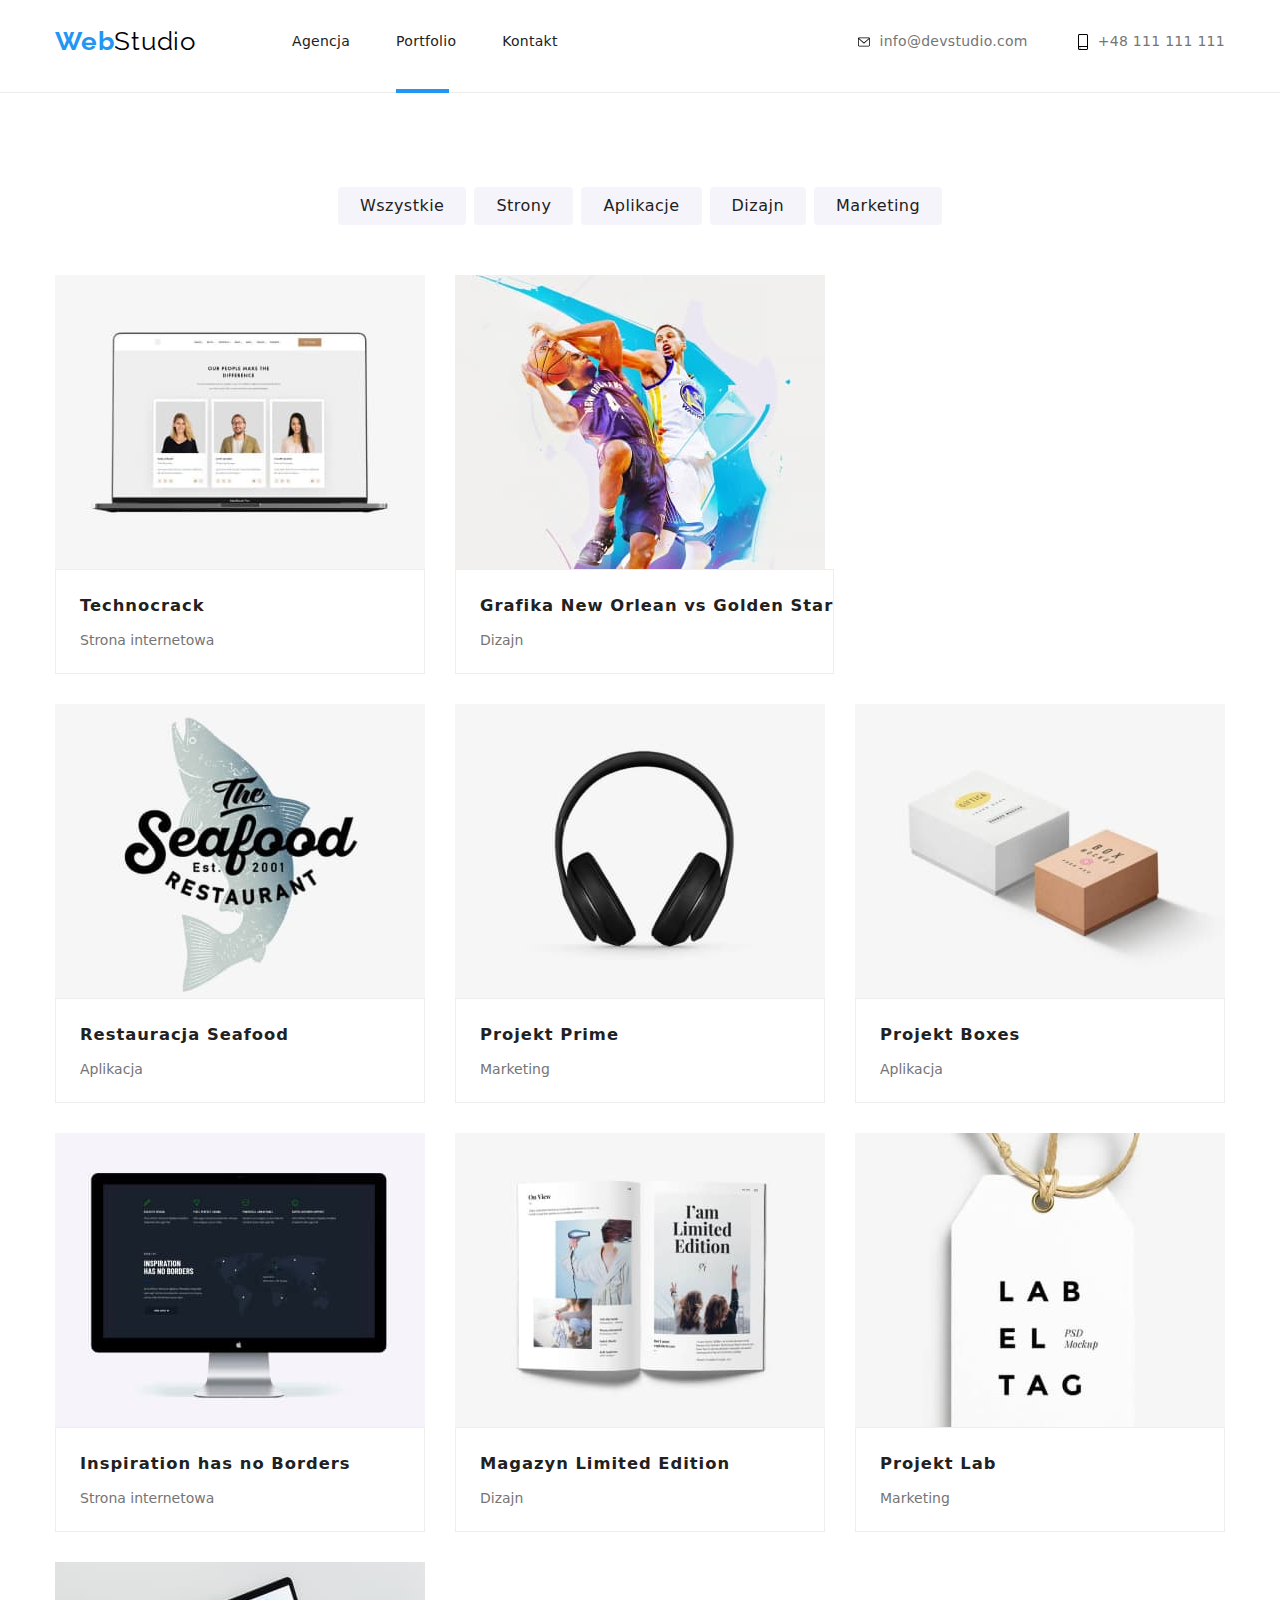
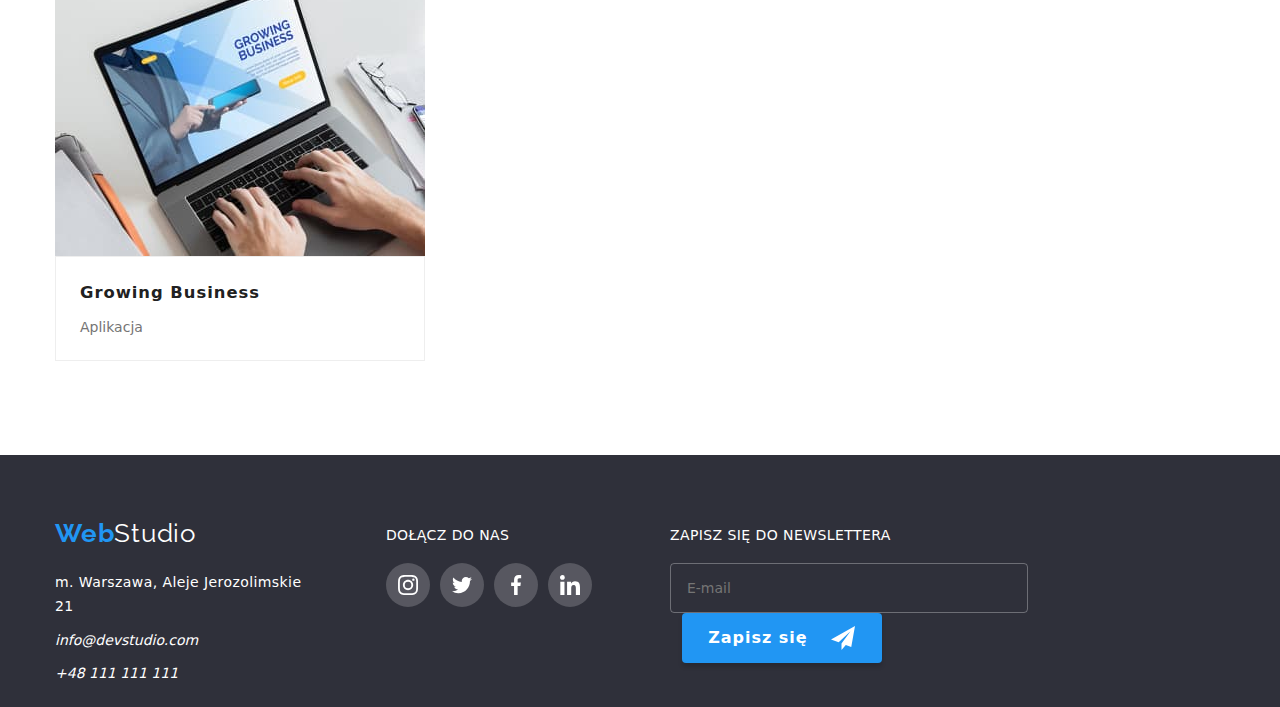
==== portfolio.html @ 57065b53 "Initial commit" ====
<!DOCTYPE html>
<html lang="pl">
  <head>
    <link rel="stylesheet" href="css/main.min.css"/>
    <link rel="stylesheet" href="css/modern-normalize.min.css"/>
    <link
      rel="stylesheet"
      href="https://cdnjs.cloudflare.com/ajax/libs/modern-normalize/1.0.0/modern-normalize.min.css"
    />
    <link rel="preconnect" href="https://fonts.googleapis.com" />
    <link rel="preconnect" href="https://fonts.gstatic.com" crossorigin />
    <link
      href="https://fonts.googleapis.com/css2?family=Raleway:wght@700&family=Roboto:wght@400;500;700;900&display=swap"
      rel="stylesheet"
    />
    <meta charset="UTF-8" />
    <meta http-equiv="X-UA-Compatible" content="IE=edge" />
    <meta name="viewport" content="width=device-width, initial-scale=1.0" />
    <title>Portfolio</title>
  </head>
  <body>
    <!--Nagłówek witryny-->
    <header class="container page-header">
      <div class="page-header__wraper">
        <a class="page-header__logo"><span class="page-header__logo--accent">Web</span>Studio </a>
        <!--Menu Nav-->
        <nav>
          <ul class="page-nav">
            <li class="page-nav__item">
              <a class="page-nav__link" href="./index.html">Agencja</a>
            </li>
            <li class="page-nav__item">
              <a class="page-nav__link" href="./portfolio.html">Portfolio</a>
              <div class="page-nav__link--current"></div>
            </li>
            <li class="page-nav__item">
              <a class="page-nav__link" href="#">Kontakt</a>
            </li>
          </ul>
        </nav>
      </div>
      <!--Kontakt-->
      <ul class="contact-nav">
        <li class="contact-nav__icons">
          <svg class="contact-nav__icons--symbol" width="12" height="16">
            <use href="./images/icons.svg#icon-mail"></use>
          </svg>
          <a class="contact-nav__icons--symbolmail" href="mailto:info@devstudio.com"
            >info@devstudio.com</a
          >
        </li>
        <li class="contact-nav__icons">
          <svg class="contact-nav__icons--symbol" width="10" height="16">
            <use href="./images/icons.svg#icon-smartphone"></use>
          </svg>
          <a class="contact-nav__icons--symboltel" href="tel:+48111111111">+48 111 111 111</a>
        </li>
      </ul>
    </header>
    <!--Przyciski-->
    <main>
      <section class="portfolio-buttons">
        <div class="container">
          <ul class="portfolio-buttons__list">
            <li><button type="button" class="portfolio-buttons__list--set">Wszystkie</button></li>
            <li>
              <button type="button" class="portfolio-buttons__list--set">Strony</button>
            </li>
            <li><button type="button" class="portfolio-buttons__list--set">Aplikacje</button></li>
            <li><button type="button" class="portfolio-buttons__list--set">Dizajn</button></li>
            <li>
              <button type="button" class="portfolio-buttons__list--set">Marketing</button>
            </li>
          </ul>
        </div>
        <div class="container">
          <ul class="portfolio-cards">
            <li class="portfolio-cards__item">
              <div class="portfolio-cards__frame">
                <p class="portfolio-cards__overlay">
                  Technocrack jest popularną platformą wykorzystywaną do
                  rozpowszechniania koronawirusa. Firmy wykorzystują tę
                  platformę do celów szpiegowskich i ataków na niezabezpieczone
                  serwery konkurencji
                </p>
                <img
                  src="images/portfolio-1.jpg"
                  alt="card-set-photo"
                  width="370"
                  height="294"
                />
              </div>
              <div class="portfolio-photo">
                <h3 class="portfolio-photo__name">Technocrack</h3>
                <p class="portfolio-photo__service">Strona internetowa</p>
              </div>
            </li>
            <li class="portfolio-cards__item">
              <div class="portfolio-cards__frame">
                <p class="portfolio-cards__overlay">
                  Technocrack jest popularną platformą wykorzystywaną do
                  rozpowszechniania koronawirusa. Firmy wykorzystują tę
                  platformę do celów szpiegowskich i ataków na niezabezpieczone
                  serwery konkurencji
                </p>
                <img
                  src="images/portfolio-2.jpg"
                  alt="nbaballers"
                  width="370"
                  height="294"
                />
              </div>
              <div class="portfolio-photo">
                <h3 class="portfolio-photo__name">Grafika New Orlean vs Golden Star</h3>
                <p class="portfolio-photo__service">Dizajn</p>
              </div>
            </li>
            <li class="portfolio-cards__item">
              <div class="portfolio-cards__frame">
                <p class="portfolio-cards__overlay">
                  Technocrack jest popularną platformą wykorzystywaną do
                  rozpowszechniania koronawirusa. Firmy wykorzystują tę
                  platformę do celów szpiegowskich i ataków na niezabezpieczone
                  serwery konkurencji
                </p>
                <img
                  src="images/portfolio-3.jpg"
                  alt="fish-restaurant"
                  width="370"
                  height="294"
                />
              </div>
              <div class="portfolio-photo">
                <h3 class="portfolio-photo__name">Restauracja Seafood</h3>
                <p class="portfolio-photo__service">Aplikacja</p>
              </div>
            </li>
            <li class="portfolio-cards__item">
              <div class="portfolio-cards__frame">
                <p class="portfolio-cards__overlay">
                  Technocrack jest popularną platformą wykorzystywaną do
                  rozpowszechniania koronawirusa. Firmy wykorzystują tę
                  platformę do celów szpiegowskich i ataków na niezabezpieczone
                  serwery konkurencji
                </p>
                <img
                  src="images/portfolio-4.jpg"
                  alt="headset"
                  width="370"
                  height="294"
                />
              </div>
              <div class="portfolio-photo">
                <h3 class="portfolio-photo__name">Projekt Prime</h3>
                <p class="portfolio-photo__service">Marketing</p>
              </div>
            </li>
            <li class="portfolio-cards__item">
              <div class="portfolio-cards__frame">
                <p class="portfolio-cards__overlay">
                  Technocrack jest popularną platformą wykorzystywaną do
                  rozpowszechniania koronawirusa. Firmy wykorzystują tę
                  platformę do celów szpiegowskich i ataków na niezabezpieczone
                  serwery konkurencji
                </p>
                <img
                  src="images/portfolio-5.jpg"
                  alt="boxes"
                  width="370"
                  height="294"
                />
              </div>
              <div class="portfolio-photo">
                <h3 class="portfolio-photo__name">Projekt Boxes</h3>
                <p class="portfolio-photo__service">Aplikacja</p>
              </div>
            </li>
            <li class="portfolio-cards__item">
              <div class="portfolio-cards__frame">
                <p class="portfolio-cards__overlay">
                  Technocrack jest popularną platformą wykorzystywaną do
                  rozpowszechniania koronawirusa. Firmy wykorzystują tę
                  platformę do celów szpiegowskich i ataków na niezabezpieczone
                  serwery konkurencji
                </p>
                <img
                  src="images/portfolio-6.jpg"
                  alt="screan"
                  width="370"
                  height="294"
                />
              </div>
              <div class="portfolio-photo">
                <h3 class="portfolio-photo__name">Inspiration has no Borders</h3>
                <p class="portfolio-photo__service">Strona internetowa</p>
              </div>
            </li>
            <li class="portfolio-cards__item">
              <div class="portfolio-cards__frame">
                <p class="portfolio-cards__overlay">
                  Technocrack jest popularną platformą wykorzystywaną do
                  rozpowszechniania koronawirusa. Firmy wykorzystują tę
                  platformę do celów szpiegowskich i ataków na niezabezpieczone
                  serwery konkurencji
                </p>
                <img
                  src="images/portfolio-7.jpg"
                  alt="magazine"
                  width="370"
                  height="294"
                />
              </div>
              <div class="portfolio-photo">
                <h3 class="portfolio-photo__name">Magazyn Limited Edition</h3>
                <p class="portfolio-photo__service">Dizajn</p>
              </div>
            </li>
            <li class="portfolio-cards__item">
              <div class="portfolio-cards__frame">
                <p class="portfolio-cards__overlay">
                  Technocrack jest popularną platformą wykorzystywaną do
                  rozpowszechniania koronawirusa. Firmy wykorzystują tę
                  platformę do celów szpiegowskich i ataków na niezabezpieczone
                  serwery konkurencji
                </p>
                <img
                  src="images/portfolio-8.jpg"
                  alt="LAB"
                  width="370"
                  height="294"
                />
              </div>
              <div class="portfolio-photo">
                <h3 class="portfolio-photo__name">Projekt Lab</h3>
                <p class="portfolio-photo__service">Marketing</p>
              </div>
            </li>
            <li class="portfolio-cards__item">
              <div class="portfolio-cards__frame">
                <p class="portfolio-cards__overlay">
                  Technocrack jest popularną platformą wykorzystywaną do
                  rozpowszechniania koronawirusa. Firmy wykorzystują tę
                  platformę do celów szpiegowskich i ataków na niezabezpieczone
                  serwery konkurencji
                </p>
                <img
                  src="images/portfolio-9.jpg"
                  alt="notebook"
                  width="370"
                  height="294"
                />
              </div>
              <div class="portfolio-photo">
                <h3 class="portfolio-photo__name">Growing Business</h3>
                <p class="portfolio-photo__service">Aplikacja</p>
              </div>
            </li>
          </ul>
        </div>
      </section>
    </main>
    <!-- Stopka strony -->
    <footer class="footer-base">
      <div class="container">
        <div class="footer">
          <div class="footer__info">
            <a href="/webstudio.html" class="footer__logo"
              ><span class="footer__logo footer__logo--accent">Web</span>Studio</a
            >
            <div class="footer__adress">
              <address class="footer__adress footer__adress--details">
                m. Warszawa, Aleje Jerozolimskie 21
              </address>

              <address class="footer__adress footer__adress--contact">
                <a class="footer__adress footer__adress--mail" href="mailto:info@devstudio.com"
                  >info@devstudio.com</a
                >
                <a class="footer__adress footer__adress--tel" href="tel:+48111111111">+48 111 111 111</a>
              </address>
            </div>
          </div>
          <div class="socialmedia-footer">
            <h5 class="socialmedia-footer__title">DOŁĄCZ DO NAS</h5>
            <ul class="socialmedia-footer-list">
              <li class="socialmedia-footer-list__group">
                <a class="socialmedia-footer-list__group socialmedia-footer-list__group--icon" href="">
                  <svg class="icon" width="20" height="20">
                    <use href="./images/icons.svg#icon-instagram1"></use>
                  </svg>
                </a>
              </li>
              <li class="socialmedia-footer-list__group">
                <a class="socialmedia-footer-list__group socialmedia-footer-list__group--icon" href="">
                  <svg class="icon" width="20" height="20">
                    <use href="./images/icons.svg#icon-twitter1"></use>
                  </svg>
                </a>
              </li>
              <li class="socialmedia-footer-list__group">
                <a class="socialmedia-footer-list__group socialmedia-footer-list__group--icon" href="">
                  <svg class="icon" width="20" height="20">
                    <use href="./images/icons.svg#icon-facebook1"></use>
                  </svg>
                </a>
              </li>
              <li class="socialmedia-footer-list__group">
                <a class="socialmedia-footer-list__group socialmedia-footer-list__group--icon" href="">
                  <svg class="icon" width="20" height="20">
                    <use href="./images/icons.svg#icon-linkedin1"></use>
                  </svg>
                </a>
              </li>
            </ul>
          </div>
          <div class="newsletter-footer">
            <form>
              <label for="newsletter" class="newsletter-footer-sendemail"
                ><h5 class="newsletter-footer__joinus">Zapisz się do newslettera</h5>
                <div class="newsletter-footer__window">
                <input
                  type="email"
                  name="Email"
                  placeholder="E-mail"
                  class="newsletter-footer__input"
              /></label>
                <button class="newsletter-footer__button" type="submit">
                  Zapisz się
                  <svg class="newsletter-footer__button--icon" width="24" height="24">
                    <use href="./images/icons.svg#icon-iconsend"></use>
                  </svg>
                </button>
              </div>
            </form>
          </div>
        </div>
      </div>
    </footer>
  </body>
</html>
---- css/main.min.css ----
:root{--main-font-family: "Roboto", sans-serif;--secondary-font-family: "Raleway", sans-serif;--primary-text-color: #212121;--title-text-color: #757575;--main-bg-color: #E5E5E5;--primary-bg-color: #FFFFFF;--secondary-bg-color: #2F303A;--logo-web-color: #2196F3;--logo-web-color-2: #000000;--footer-bg-color: #2F303A;--buttons-color: #F5F4FA;--botom-contact-color: #FFFFFF99;--icon-color: #AFB1B8;--shadow-main-button: #00000026;--shadow-img-1: #00000033;--shadow-img-2: #00000024;--shadow-img-3: #0000001F;--shadow-img: #2F303A66;--shadow-por-1: #00000029;--shadow-por-2: #0000000F;--shadow-por-3: #0000001F;--button-shadow-1: #0000001F;--button-shadow-2: #00000014;--button-shadow-3: #0000001A;--shadow-icon-footer: #FFFFFF1A;--default-time: 250ms;--default-time-function: cubic-bezier(0.4, 0, 0.2, 1);--what-we-do-shadow: rgba(47, 48, 58, 0.8);--background-overlay: #2196F3E5;--shadow-window: rgba(0, 0, 0, 0.2);--border-email: #FFFFFF4D;--email-footer: #FFFFFF99;--input-form-border: #21212133}*{-webkit-box-sizing:border-box;box-sizing:border-box;margin:0;padding:0}h1,h2,h3,p{margin:0px}body{font-family:var(--main-font-family);color:var(--primary-text-color);background-color:var(--primary-bg-color);font-size:14px}section{padding-top:94px;padding-bottom:94px}a{text-decoration:none;margin:auto;color:rgba(0,0,0,0)}img{display:block;max-width:100%;height:auto}.container{padding:0 15px;width:1200px;max-width:100%;margin:0 auto}.icon{display:-webkit-box;display:-ms-flexbox;display:flex;-webkit-box-pack:center;-ms-flex-pack:center;justify-content:center;-webkit-box-align:center;-ms-flex-align:center;align-items:center;border-width:44px}.footer-base{background:#2f303a;height:252px}.page-header{display:-webkit-box;display:-ms-flexbox;display:flex;-webkit-box-align:center;-ms-flex-align:center;align-items:center;padding-bottom:32px;padding-top:24px}.page-header__wraper{display:-webkit-box;display:-ms-flexbox;display:flex;list-style-type:none;-webkit-box-align:center;-ms-flex-align:center;align-items:center;-webkit-box-pack:space-evenly;-ms-flex-pack:space-evenly;justify-content:space-evenly;gap:96px}.page-header__logo{display:-webkit-box;display:-ms-flexbox;display:flex;-webkit-box-align:baseline;-ms-flex-align:baseline;align-items:baseline;-webkit-box-pack:space-evenly;-ms-flex-pack:space-evenly;justify-content:space-evenly;text-decoration:none;font-family:var(--secondary-font-family);font-weight:400;font-size:26px;line-height:1.38;letter-spacing:.03em;color:var(--logo-web-color-2)}.page-header__logo--accent{font-family:var(--secondary-font-family);text-decoration:none;font-weight:700;font-size:26px;line-height:1.19;letter-spacing:.03em;color:var(--logo-web-color)}.page-nav{display:-webkit-box;display:-ms-flexbox;display:flex;list-style-type:none;gap:46px}.page-nav__item{list-style:none;gap:50px}.page-nav__link{text-decoration:none;font-weight:500;font-size:14px;line-height:1.14;letter-spacing:.02em;color:var(--primary-text-color);font-style:normal}.page-nav__link--current{position:relative;top:30px;border-radius:2px;background:var(--logo-web-color)}.page-nav__link--current:after{content:"";position:absolute;left:0;top:9px;display:block;width:53px;height:4px;background-color:var(--logo-web-color)}.contact-nav{list-style:none;text-decoration:none;margin-left:auto;-webkit-box-pack:justify;-ms-flex-pack:justify;justify-content:space-between;display:-webkit-box;display:-ms-flexbox;display:flex;gap:50px;color:var(--title-text-color);font-style:normal}.contact-nav__icons{display:-webkit-box;display:-ms-flexbox;display:flex;-webkit-box-align:center;-ms-flex-align:center;align-items:center}.contact-nav__icons:hover{fill:var(--logo-web-color);cursor:pointer}.contact-nav__icons--symbol{margin-right:10px;-webkit-box-align:center;-ms-flex-align:center;align-items:center}.contact-nav__icons--symbolmail:link,.contact-nav__icons--symboltel:link{text-decoration:none;font-weight:500;font-size:14px;line-height:1.14;letter-spacing:.02em;color:var(--title-text-color);font-style:normal}.contact-nav__icons--symbolmail:hover,.contact-nav__icons--symboltel:hover{color:var(--logo-web-color);cursor:pointer}.big-header{border-top:1px solid #ececec;background-color:var(--footer-bg-color);-webkit-box-pack:center;-ms-flex-pack:center;justify-content:center;background-image:-webkit-gradient(linear, left top, left bottom, from(var(--shadow-img)), to(var(--shadow-img))),url("../images/mainphoto.jpg");background-image:linear-gradient(var(--shadow-img), var(--shadow-img)),url("../images/mainphoto.jpg");max-width:1600px;margin:0 auto}.big-header__title{display:-webkit-box;display:-ms-flexbox;display:flex;font-weight:900;font-size:44px;line-height:1.4;letter-spacing:.06em;color:var(--primary-bg-color);text-align:center;-ms-flex-wrap:wrap;flex-wrap:wrap;width:696px;margin:auto;padding-top:106px;padding-bottom:30px}.big-header__title--button{display:-webkit-box;display:-ms-flexbox;display:flex;color:var(--primary-bg-color);background-color:var(--logo-web-color);font-weight:700;line-height:1.87;font-size:16px;letter-spacing:.06em;border:none;border-radius:4px;padding:10px;width:200px;margin:0 auto 106px auto;-webkit-box-pack:center;-ms-flex-pack:center;justify-content:center}.big-header__title--button:focus,.big-header__title--button:hover{-webkit-box-shadow:0px 4px 4px var(--shadow-main-button);box-shadow:0px 4px 4px var(--shadow-main-button);-webkit-transition-duration:var(--default-time);transition-duration:var(--default-time);-webkit-transition-timing-function:var(--default-time-function);transition-timing-function:var(--default-time-function);cursor:pointer}.sec-paragraph{display:-webkit-box;display:-ms-flexbox;display:flex;margin:0px;-webkit-box-pack:justify;-ms-flex-pack:justify;justify-content:space-between;gap:30px;word-wrap:normal;-ms-flex-wrap:wrap;flex-wrap:wrap;padding-bottom:94px}.sec-paragraph__list{list-style:none;font-weight:700;font-size:14px;line-height:1.17;letter-spacing:.03em;color:var(--primary-text-color);margin-bottom:10px;-ms-flex-flow:wrap;flex-flow:wrap}.sec-paragraph__rectagle{display:-webkit-box;display:-ms-flexbox;display:flex;width:270px;height:120px;background:var(--buttons-color);margin-right:auto}.sec-paragraph__rectagle--icon{display:-webkit-box;display:-ms-flexbox;display:flex;-webkit-box-align:center;-ms-flex-align:center;align-items:center;padding:25px 100px}.sec-paragraph-title{text-transform:uppercase;margin-bottom:10px;-ms-flex-flow:wrap;flex-flow:wrap}.sec-paragraph-title__text{font-weight:400;font-size:14px;line-height:1.7;letter-spacing:.03em;color:var(--title-text-color);line-height:1.71;width:270px}.doing{font-weight:700;font-size:36px;line-height:1.17;letter-spacing:.03em;color:var(--primary-text-color);text-align:center;margin-bottom:50px}.doing__list{list-style:none;display:-webkit-box;display:-ms-flexbox;display:flex;-webkit-box-pack:center;-ms-flex-pack:center;justify-content:center;padding-left:0px;gap:30px}.doing-img{position:relative}.doing-img__computer{background:var(--what-we-do-shadow);background-image:url(/goit-markup-hw-05/images/img-1.jpg);width:370px;height:294px}.doing-img__mobile{background:var(--what-we-do-shadow);background-image:url(/goit-markup-hw-05/images/img-2.jpg);width:370px;height:294px}.doing-img__grafic{background:var(--what-we-do-shadow);background-image:url(/goit-markup-hw-05/images/img-3.jpg);width:370px;height:294px}.doing-img__title{text-transform:uppercase;position:absolute;bottom:0;left:0;width:100%;height:70px;display:-webkit-box;display:-ms-flexbox;display:flex;-webkit-box-pack:center;-ms-flex-pack:center;justify-content:center;-webkit-box-align:center;-ms-flex-align:center;align-items:center;color:var(--primary-bg-color);background-color:var(--what-we-do-shadow);font-size:14px;font-weight:700}.team{background-color:var(--main-bg-color)}.team__title{font-weight:700;font-size:36px;line-height:1.17;letter-spacing:.03em;color:var(--primary-text-color);text-align:center;margin-bottom:50px}.team-images{list-style:none;display:-webkit-inline-box;display:-ms-inline-flexbox;display:inline-flex;-ms-flex-pack:distribute;justify-content:space-around;width:100%;gap:30px}.team-images__list{-webkit-box-shadow:0px 1px 3px var(--shadow-img-3),0px 1px 1px var(--shadow-img-2),0px 2px 1px var(--shadow-img-1);box-shadow:0px 1px 3px var(--shadow-img-3),0px 1px 1px var(--shadow-img-2),0px 2px 1px var(--shadow-img-1)}.team-name{font-weight:500;font-size:16px;line-height:1.2;letter-spacing:.03em;color:var(--primary-text-color);background-color:var(--primary-bg-color);text-align:center;padding-top:30px;padding-bottom:10px}.team-name__position{font-weight:400;font-size:16px;line-height:1.2;letter-spacing:.03em;color:var(--title-text-color);background-color:var(--primary-bg-color);max-width:100%;text-align:center;padding-bottom:16px}.socialmedia-icons{fill:var(--icon-color);background-color:var(--primary-bg-color);display:-webkit-box;display:-ms-flexbox;display:flex;-webkit-box-pack:space-evenly;-ms-flex-pack:space-evenly;justify-content:space-evenly;list-style:none;padding-bottom:18px}.socialmedia-icons__link{display:-webkit-box;display:-ms-flexbox;display:flex;-webkit-box-align:center;-ms-flex-align:center;align-items:center;-ms-flex-pack:distribute;justify-content:space-around;width:44px;height:44px;fill:var(--main-white);border-radius:50%}.socialmedia-icons__link:hover,.socialmedia-icons__link:focus{background-color:var(--logo-web-color);fill:var(--primary-bg-color);-webkit-transition-duration:var(--default-time);transition-duration:var(--default-time);-webkit-transition-timing-function:var(--default-time-function);transition-timing-function:var(--default-time-function)}.clients{font-weight:700;font-size:36px;line-height:1.17;letter-spacing:.03em;color:var(--primary-text-color);text-align:center;margin-bottom:50px}.clients__icons-list{display:-webkit-inline-box;display:-ms-inline-flexbox;display:inline-flex;text-align:center;-ms-flex-wrap:wrap;flex-wrap:wrap;gap:30px}.client-logo{list-style:none;width:170px;height:92px;margin-right:auto;border:1px solid #afb1b8;border-radius:4px;-ms-flex-wrap:wrap;flex-wrap:wrap}.client-logo__icon{width:106px;height:60px;margin-top:20px;fill:var(--icon-color);-ms-flex-wrap:wrap;flex-wrap:wrap}.client-logo__icon:hover,.client-logo__iconfocus{color:var(--logo-web-color);fill:var(--logo-web-color);background-color:var(--primary-bg-color);-webkit-transition-duration:var(--default-time);transition-duration:var(--default-time);-webkit-transition-timing-function:var(--default-time-function);transition-timing-function:var(--default-time-function)}.footer{display:-webkit-box;display:-ms-flexbox;display:flex}.footer__info{padding-top:60px}.footer__logo{font-family:"Raleway",sans-serif;text-decoration:none;font-weight:400;font-size:26px;line-height:1.4;letter-spacing:.03em;color:var(--primary-bg-color)}.footer__logo--accent{font-family:var(--secondary-font-family);text-decoration:none;font-weight:700;font-size:26px;line-height:1.19;letter-spacing:.03em;color:var(--logo-web-color)}.footer__adress{display:block}.footer__adress--details{padding-top:20px;list-style:none;font-style:var(--main-font-family);font-weight:400;font-size:14px;line-height:1.7;letter-spacing:.03em;color:var(--primary-bg-color);display:block}.footer__adress--contact{text-decoration:none;color:var(--botom-contact-color);font-size:14px;font-weight:400;line-height:24px;display:block}.footer__adress--mail{padding-top:9px;text-decoration:none;color:var(--primary-bg-color)}.footer__adress--tel{padding-top:9px;text-decoration:none;color:var(--primary-bg-color)}.footer .socialmedia-footer{width:206px;height:80px;margin-top:72px;margin-left:70px}.footer .socialmedia-footer__title{color:var(--primary-bg-color);font-family:Roboto;font-size:14px;font-weight:700;line-height:1,17;letter-spacing:.03em;text-transform:uppercase;text-align:left;margin-top:0;margin-bottom:20px;font:inherit}.socialmedia-footer-list{display:-webkit-box;display:-ms-flexbox;display:flex;-webkit-box-pack:justify;-ms-flex-pack:justify;justify-content:space-between;gap:10px;padding:0;margin-top:20px}.socialmedia-footer-list__group{list-style:none;width:44px;height:44px;border-radius:50%;background-color:var(--shadow-icon-footer);fill:var(--primary-bg-color)}.socialmedia-footer-list__group--icon{display:-webkit-box;display:-ms-flexbox;display:flex;-webkit-box-align:center;-ms-flex-align:center;align-items:center;-ms-flex-pack:distribute;justify-content:space-around;width:44px;height:44px;fill:var(--main-white);border-radius:50%}.socialmedia-footer-list__group--icon:hover,.socialmedia-footer-list__group--icon:focus{background-color:var(--logo-web-color);fill:var(--primary-bg-color);-webkit-transition-duration:var(--default-time);transition-duration:var(--default-time);-webkit-transition-timing-function:var(--default-time-function);transition-timing-function:var(--default-time-function)}.newsletter-footer{margin-top:72px;margin-left:78px}.newsletter-footer__joinus{color:var(--primary-bg-color);font-family:Roboto;font-size:14px;font-weight:700;line-height:1,17;letter-spacing:.03em;text-transform:uppercase;text-align:left;margin-top:0;margin-bottom:20px;font:inherit}.newsletter-footer_window{display:-webkit-box;display:-ms-flexbox;display:flex;margin-top:20px;gap:12px}.newsletter-footer__input{width:358px;height:50px;background-color:inherit;border:1px solid var(--border-email);border-radius:4px;padding-left:16px;color:var(--primary-bg-color)}.newsletter-footer__button{display:-webkit-inline-box;display:-ms-inline-flexbox;display:inline-flex;color:var(--primary-bg-color);background-color:var(--logo-web-color);font-weight:700;line-height:1.87;font-size:16px;letter-spacing:.06em;border:none;border-radius:4px;padding:10px;width:200px;-webkit-box-pack:center;-ms-flex-pack:center;justify-content:center;-webkit-box-shadow:0px 4px 4px var(--shadow-main-button);box-shadow:0px 4px 4px var(--shadow-main-button);margin-left:12px;cursor:pointer}.newsletter-footer__button--icon{display:-webkit-box;display:-ms-flexbox;display:flex;-webkit-box-align:center;-ms-flex-align:center;align-items:center;fill:var(--primary-bg-color);margin:3px 0 0 24px;cursor:pointer}.backdrop{position:fixed;left:0;top:0;width:100%;height:100%;background-color:var(--shadow-window);-webkit-transition-duration:var(--default-time);transition-duration:var(--default-time);-webkit-transition-timing-function:var(--default-time-function);transition-timing-function:var(--default-time-function)}.is-hidden{opacity:0;visibility:hidden;pointer-events:none}.modal{position:absolute;top:50%;left:50%;-webkit-transform:translate(-50%, -50%);transform:translate(-50%, -50%);width:528px;min-height:581px;background-color:var(--primary-bg-color);-webkit-box-shadow:0px 1px 3px var(--shadow-img-3),0px 1px 1px var(--shadow-img-2),0px 2px 1px var(--shadow-img-1);box-shadow:0px 1px 3px var(--shadow-img-3),0px 1px 1px var(--shadow-img-2),0px 2px 1px var(--shadow-img-1);-webkit-transition-duration:var(--default-time);transition-duration:var(--default-time);-webkit-transition-timing-function:var(--default-time-function);transition-timing-function:var(--default-time-function)}.modal__close{position:absolute;top:8px;right:8px;width:30px;height:30px;background-color:var(--primary-bg-color);border:1px solid var(--shadow-window);border-radius:50%;cursor:pointer;-webkit-transition-duration:var(--default-time);transition-duration:var(--default-time);-webkit-transition-timing-function:var(--default-time-function);transition-timing-function:var(--default-time-function)}.modal__title{display:-webkit-box;display:-ms-flexbox;display:flex;-webkit-box-orient:vertical;-webkit-box-direction:normal;-ms-flex-direction:column;flex-direction:column;margin:40px}.modal__heading{font-family:Roboto;font-weight:700;size:20px;line-height:1.17;letter-spacing:.03em;text-align:center;padding-bottom:30px}.modal__box{padding-right:15px}.modal__name,.modal__phone,.modal__email{width:448px;height:40px;background-color:inherit;border:1px solid var(--input-form-border);border-radius:4px;display:-webkit-box;display:-ms-flexbox;display:flex;-webkit-box-orient:vertical;-webkit-box-direction:normal;-ms-flex-direction:column;flex-direction:column;padding:0 0 0 42px;margin:10px 0 4px 0}.modal__name:focus,.modal__phone:focus,.modal__email:focus{outline:1px solid var(--logo-web-color);-webkit-transition-property:outline;transition-property:outline;-webkit-transition-duration:var(--default-time);transition-duration:var(--default-time);-webkit-transition-timing-function:var(--default-time-function);transition-timing-function:var(--default-time-function)}.modal__name:focus+svg,.modal__phone:focus+svg,.modal__email:focus+svg{fill:var(--logo-web-color);-webkit-transition-property:fill;transition-property:fill;-webkit-transition-duration:var(--default-time);transition-duration:var(--default-time);-webkit-transition-timing-function:var(--default-time-function);transition-timing-function:var(--default-time-function)}.modal__icon{position:relative;bottom:31px;left:15px;fill:var(--primary-text-color)}.modal__textarea{width:448px;height:120px;background-color:inherit;border:1px solid var(--input-form-border);border-radius:4px;padding:12px 16px;resize:none;display:block;margin:10px 0 4px 0}.modal__textarea:focus{outline:1px solid var(--logo-web-color);-webkit-transition-property:outline;transition-property:outline;-webkit-transition-duration:var(--default-time);transition-duration:var(--default-time);-webkit-transition-timing-function:var(--default-time-function);transition-timing-function:var(--default-time-function)}.accept a{text-decoration:underline;color:var(--logo-web-color)}.accept{display:-webkit-box;display:-ms-flexbox;display:flex;position:relative;margin:20px 0 30px 15px;gap:8px}.accept__hidden{width:16px;height:15px;z-index:10;-webkit-appearance:none;-moz-appearance:none;appearance:none}.accept__hidden:checked~.accept__checked{visibility:visible;background-color:var(--logo-web-color);scale:1}.accept__hidden:checked~.accept__unchecked{scale:0}.accept__unchecked{position:absolute;scale:1;-webkit-transition:scale,.2s;transition:scale,.2s}.accept__checked{position:absolute;fill:var(--primary-bg-color);border-radius:2px;visibility:hidden;scale:0;-webkit-transition-duration:var(--default-time);transition-duration:var(--default-time);-webkit-transition-timing-function:var(--default-time-function);transition-timing-function:var(--default-time-function);-webkit-transition-property:bacground-color,visibility,scale;transition-property:bacground-color,visibility,scale}.accept__text{font-family:Roboto;font-weight:400;size:14px;line-height:1.7;letter-spacing:.03em;color:var(--title-text-color);text-align:center}.button-modal{display:-webkit-box;display:-ms-flexbox;display:flex;margin-left:124px}.button-modal__submit{display:-webkit-box;display:-ms-flexbox;display:flex;color:var(--primary-bg-color);background-color:var(--logo-web-color);font-weight:700;line-height:1.87;font-size:16px;letter-spacing:.06em;border:none;border-radius:4px;padding:10px;width:200px;-webkit-box-pack:center;-ms-flex-pack:center;justify-content:center;-webkit-box-shadow:0px 4px 4px var(--shadow-main-button);box-shadow:0px 4px 4px var(--shadow-main-button)}.portfolio-buttons{border-top:1px solid #ececec}.portfolio-buttons__list{list-style:none;display:-webkit-box;display:-ms-flexbox;display:flex;-webkit-box-pack:center;-ms-flex-pack:center;justify-content:center;gap:8px;padding-bottom:50px}.portfolio-buttons__list--set{font-style:normal;font-weight:500;font-size:16px;line-height:1.62;text-align:center;letter-spacing:.03em;color:var(--primary-text-color);background-color:var(--buttons-color);border-radius:4px;border:none;padding:6px 22px}.portfolio-buttons__list--set:hover,.portfolio-buttons__list--set:focus{color:var(--primary-bg-color);background-color:var(--logo-web-color);-webkit-box-shadow:0px 3px 1px var(--button-shadow-3),0px 1px 2px var(--button-shadow-2),0px 2px 2px var(--button-shadow-1);box-shadow:0px 3px 1px var(--button-shadow-3),0px 1px 2px var(--button-shadow-2),0px 2px 2px var(--button-shadow-1);-webkit-transition-duration:var(--default-time);transition-duration:var(--default-time);-webkit-transition-timing-function:var(--default-time-function);transition-timing-function:var(--default-time-function);cursor:pointer}.portfolio-cards{list-style:none;display:-webkit-box;display:-ms-flexbox;display:flex;-ms-flex-wrap:wrap;flex-wrap:wrap;gap:30px;padding:0;margin:0 auto}.portfolio-cards__overlay{position:absolute;top:0;left:0;width:100%;height:100%;font-size:18px;line-height:1.56;letter-spacing:.03em;color:var(--primary-bg-color);background-color:var(--background-overlay);padding:49px 45px 49px 24px;-webkit-transform:translateY(100%);transform:translateY(100%);-webkit-transition-duration:var(--default-time);transition-duration:var(--default-time);-webkit-transition-timing-function:var(--default-time-function);transition-timing-function:var(--default-time-function)}.portfolio-cards__frame{position:relative;overflow:hidden}.portfolio-cards__item:focus,.portfolio-cards__item:hover{-webkit-box-shadow:0px 1px 1px var(--shadow-por-3),0px 4px 4px var(--shadow-por-2),1px 4px 6px var(--shadow-por-1);box-shadow:0px 1px 1px var(--shadow-por-3),0px 4px 4px var(--shadow-por-2),1px 4px 6px var(--shadow-por-1);-webkit-transition-duration:var(--default-time);transition-duration:var(--default-time);-webkit-transition-timing-function:var(--default-time-function);transition-timing-function:var(--default-time-function)}.portfolio-cards__item:hover .portfolio-cards__overlay{-webkit-transform:translatey(0);transform:translatey(0)}.portfolio-photo{border:1px solid #eee}.portfolio-photo__name{font-weight:700;letter-spacing:.06em;padding:20px 0 4px 24px;line-height:2em}.portfolio-photo__service{line-height:1.875em;padding:0 0 20px 24px;color:var(--title-text-color)}/*# sourceMappingURL=main.min.css.map */
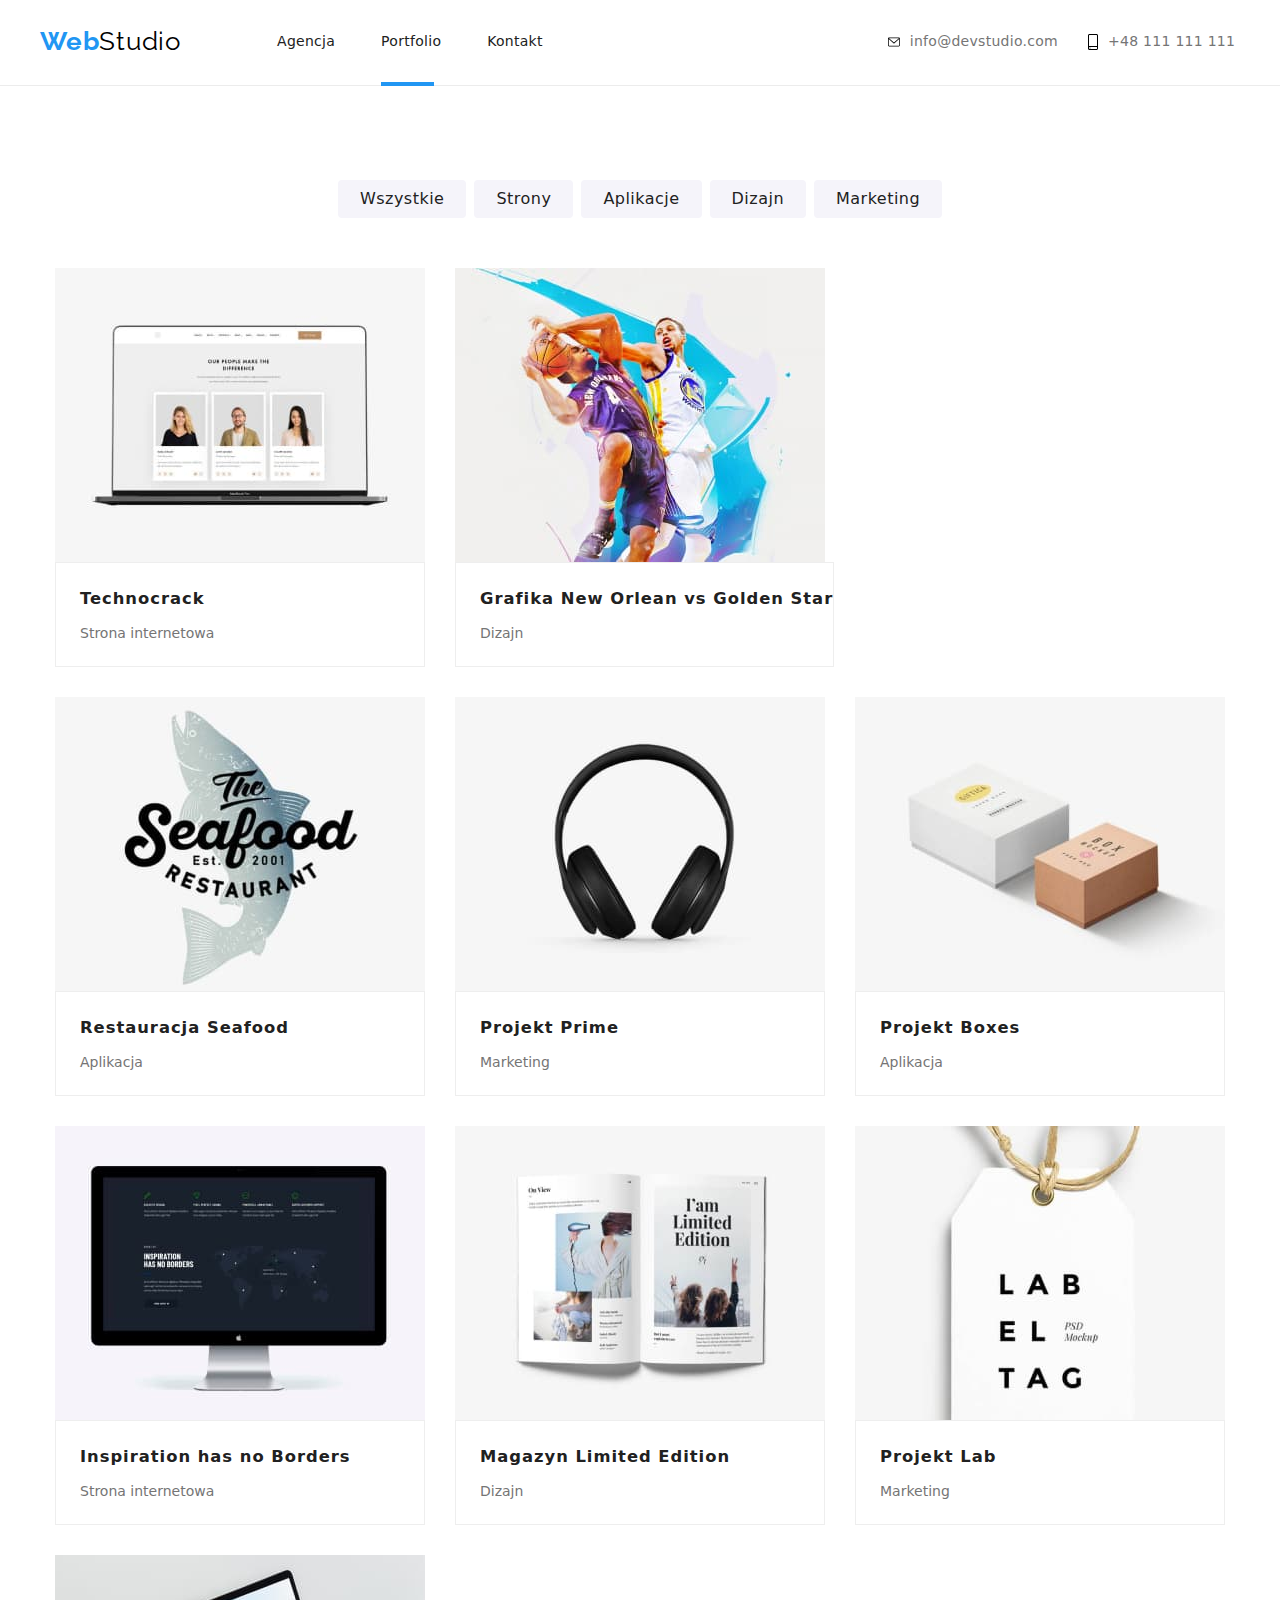
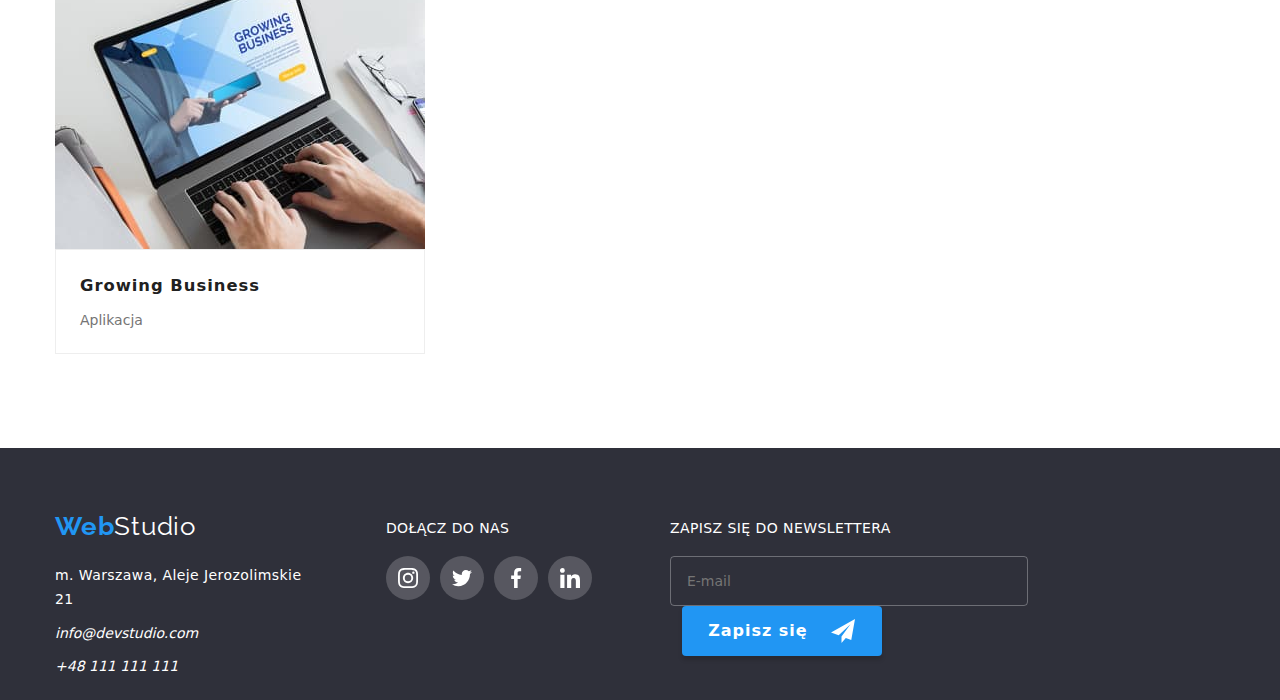
==== commit 9f3a50d9: "new" ====
--- a/portfolio.html
+++ b/portfolio.html
@@ -56,6 +56,69 @@
           <a class="contact-nav__icons--symboltel" href="tel:+48111111111">+48 111 111 111</a>
         </li>
       </ul>
+      <!--Menu telefon-->
+      <button
+          type="button"
+          class="menu-toggle js-open-menu"
+          aria-expanded="false"
+          aria-controls="mobile-menu"
+          data-menu-button
+        >
+          <svg
+            width="40"
+            height="40"
+            aria-label="menu-switcher"
+          ><use class="menu-button__sandwich" href="./images/icons.svg#icon-menu_40px"></use>
+          </svg>
+        </button>
+      <div class="menu-container js-menu-container" id="mobile-menu">
+        <button
+          type="button"
+          class="menu-toggle menu-toggle--close js-close-menu"
+          aria-expanded="false"
+          aria-controls="mobile-menu"
+          data-menu-button
+        >
+          <svg
+            width="40"
+            height="40"
+            aria-label="menu-switcher"
+          ><use class="menu-button__cross" href="./images/icons.svg#icon-close_40px"></use>
+          </svg>
+        </button>
+        <!--Nawigacja Menu telefon-->
+        <div class="mobile-top">
+        <ul class="mobile-list">
+            <li class="mobile-list__pagename">
+              <a class="mobile-list__item" href="./index.html">Agencja</a>
+            </li>
+            <li class="mobile-list__pagename">
+              <a class="mobile-list__item mobile-list__item--current" href="./portfolio.html">Portfolio</a>
+            </li>
+            <li class="mobile-list__pagename">
+              <a class="mobile-list__item" href="#">Kontakt</a>
+            </li>
+          </ul></div>
+        <!--Kontakt Menu telefon-->
+        <div class="mobile-bottom">
+        <ul class="mobile-contacts">
+        <li class="mobile-contacts__name">
+          <a class="mobile-contacts__item" href="mailto:info@devstudio.com"
+            >info@devstudio.com</a
+          >
+        </li>
+        <li class="mobile-contacts__name">
+          <a class="mobile-contacts__item" href="tel:+48111111111">+48 111 111 111</a>
+        </li>
+      </ul>
+        <ul class="menu-network">
+          <li class="menu-network__item"><a class="menu-network__link" href="https://www.instagram.com">Instagram</a></li>
+          <li class="menu-network__item"><a class="menu-network__link" href="https://www.twitter.com">Twitter</a></li>
+          <li class="menu-network__item"><a class="menu-network__link" href="https://www.facebook.com">Facebook</a></li>
+          <li class="menu-network__item"><a class="menu-network__link" href="https://www.linkedin.com">Linkedin</a></li>
+        </ul>
+      </div>
+    </div>
     </header>
     <!--Przyciski-->
     <main>
--- a/css/main.min.css
+++ b/css/main.min.css
@@ -1 +1 @@
-:root{--main-font-family: "Roboto", sans-serif;--secondary-font-family: "Raleway", sans-serif;--primary-text-color: #212121;--title-text-color: #757575;--main-bg-color: #E5E5E5;--primary-bg-color: #FFFFFF;--secondary-bg-color: #2F303A;--logo-web-color: #2196F3;--logo-web-color-2: #000000;--footer-bg-color: #2F303A;--buttons-color: #F5F4FA;--botom-contact-color: #FFFFFF99;--icon-color: #AFB1B8;--shadow-main-button: #00000026;--shadow-img-1: #00000033;--shadow-img-2: #00000024;--shadow-img-3: #0000001F;--shadow-img: #2F303A66;--shadow-por-1: #00000029;--shadow-por-2: #0000000F;--shadow-por-3: #0000001F;--button-shadow-1: #0000001F;--button-shadow-2: #00000014;--button-shadow-3: #0000001A;--shadow-icon-footer: #FFFFFF1A;--default-time: 250ms;--default-time-function: cubic-bezier(0.4, 0, 0.2, 1);--what-we-do-shadow: rgba(47, 48, 58, 0.8);--background-overlay: #2196F3E5;--shadow-window: rgba(0, 0, 0, 0.2);--border-email: #FFFFFF4D;--email-footer: #FFFFFF99;--input-form-border: #21212133}*{-webkit-box-sizing:border-box;box-sizing:border-box;margin:0;padding:0}h1,h2,h3,p{margin:0px}body{font-family:var(--main-font-family);color:var(--primary-text-color);background-color:var(--primary-bg-color);font-size:14px}section{padding-top:94px;padding-bottom:94px}a{text-decoration:none;margin:auto;color:rgba(0,0,0,0)}img{display:block;max-width:100%;height:auto}.container{padding:0 15px;width:1200px;max-width:100%;margin:0 auto}.icon{display:-webkit-box;display:-ms-flexbox;display:flex;-webkit-box-pack:center;-ms-flex-pack:center;justify-content:center;-webkit-box-align:center;-ms-flex-align:center;align-items:center;border-width:44px}.footer-base{background:#2f303a;height:252px}.page-header{display:-webkit-box;display:-ms-flexbox;display:flex;-webkit-box-align:center;-ms-flex-align:center;align-items:center;padding-bottom:32px;padding-top:24px}.page-header__wraper{display:-webkit-box;display:-ms-flexbox;display:flex;list-style-type:none;-webkit-box-align:center;-ms-flex-align:center;align-items:center;-webkit-box-pack:space-evenly;-ms-flex-pack:space-evenly;justify-content:space-evenly;gap:96px}.page-header__logo{display:-webkit-box;display:-ms-flexbox;display:flex;-webkit-box-align:baseline;-ms-flex-align:baseline;align-items:baseline;-webkit-box-pack:space-evenly;-ms-flex-pack:space-evenly;justify-content:space-evenly;text-decoration:none;font-family:var(--secondary-font-family);font-weight:400;font-size:26px;line-height:1.38;letter-spacing:.03em;color:var(--logo-web-color-2)}.page-header__logo--accent{font-family:var(--secondary-font-family);text-decoration:none;font-weight:700;font-size:26px;line-height:1.19;letter-spacing:.03em;color:var(--logo-web-color)}.page-nav{display:-webkit-box;display:-ms-flexbox;display:flex;list-style-type:none;gap:46px}.page-nav__item{list-style:none;gap:50px}.page-nav__link{text-decoration:none;font-weight:500;font-size:14px;line-height:1.14;letter-spacing:.02em;color:var(--primary-text-color);font-style:normal}.page-nav__link--current{position:relative;top:30px;border-radius:2px;background:var(--logo-web-color)}.page-nav__link--current:after{content:"";position:absolute;left:0;top:9px;display:block;width:53px;height:4px;background-color:var(--logo-web-color)}.contact-nav{list-style:none;text-decoration:none;margin-left:auto;-webkit-box-pack:justify;-ms-flex-pack:justify;justify-content:space-between;display:-webkit-box;display:-ms-flexbox;display:flex;gap:50px;color:var(--title-text-color);font-style:normal}.contact-nav__icons{display:-webkit-box;display:-ms-flexbox;display:flex;-webkit-box-align:center;-ms-flex-align:center;align-items:center}.contact-nav__icons:hover{fill:var(--logo-web-color);cursor:pointer}.contact-nav__icons--symbol{margin-right:10px;-webkit-box-align:center;-ms-flex-align:center;align-items:center}.contact-nav__icons--symbolmail:link,.contact-nav__icons--symboltel:link{text-decoration:none;font-weight:500;font-size:14px;line-height:1.14;letter-spacing:.02em;color:var(--title-text-color);font-style:normal}.contact-nav__icons--symbolmail:hover,.contact-nav__icons--symboltel:hover{color:var(--logo-web-color);cursor:pointer}.big-header{border-top:1px solid #ececec;background-color:var(--footer-bg-color);-webkit-box-pack:center;-ms-flex-pack:center;justify-content:center;background-image:-webkit-gradient(linear, left top, left bottom, from(var(--shadow-img)), to(var(--shadow-img))),url("../images/mainphoto.jpg");background-image:linear-gradient(var(--shadow-img), var(--shadow-img)),url("../images/mainphoto.jpg");max-width:1600px;margin:0 auto}.big-header__title{display:-webkit-box;display:-ms-flexbox;display:flex;font-weight:900;font-size:44px;line-height:1.4;letter-spacing:.06em;color:var(--primary-bg-color);text-align:center;-ms-flex-wrap:wrap;flex-wrap:wrap;width:696px;margin:auto;padding-top:106px;padding-bottom:30px}.big-header__title--button{display:-webkit-box;display:-ms-flexbox;display:flex;color:var(--primary-bg-color);background-color:var(--logo-web-color);font-weight:700;line-height:1.87;font-size:16px;letter-spacing:.06em;border:none;border-radius:4px;padding:10px;width:200px;margin:0 auto 106px auto;-webkit-box-pack:center;-ms-flex-pack:center;justify-content:center}.big-header__title--button:focus,.big-header__title--button:hover{-webkit-box-shadow:0px 4px 4px var(--shadow-main-button);box-shadow:0px 4px 4px var(--shadow-main-button);-webkit-transition-duration:var(--default-time);transition-duration:var(--default-time);-webkit-transition-timing-function:var(--default-time-function);transition-timing-function:var(--default-time-function);cursor:pointer}.sec-paragraph{display:-webkit-box;display:-ms-flexbox;display:flex;margin:0px;-webkit-box-pack:justify;-ms-flex-pack:justify;justify-content:space-between;gap:30px;word-wrap:normal;-ms-flex-wrap:wrap;flex-wrap:wrap;padding-bottom:94px}.sec-paragraph__list{list-style:none;font-weight:700;font-size:14px;line-height:1.17;letter-spacing:.03em;color:var(--primary-text-color);margin-bottom:10px;-ms-flex-flow:wrap;flex-flow:wrap}.sec-paragraph__rectagle{display:-webkit-box;display:-ms-flexbox;display:flex;width:270px;height:120px;background:var(--buttons-color);margin-right:auto}.sec-paragraph__rectagle--icon{display:-webkit-box;display:-ms-flexbox;display:flex;-webkit-box-align:center;-ms-flex-align:center;align-items:center;padding:25px 100px}.sec-paragraph-title{text-transform:uppercase;margin-bottom:10px;-ms-flex-flow:wrap;flex-flow:wrap}.sec-paragraph-title__text{font-weight:400;font-size:14px;line-height:1.7;letter-spacing:.03em;color:var(--title-text-color);line-height:1.71;width:270px}.doing{font-weight:700;font-size:36px;line-height:1.17;letter-spacing:.03em;color:var(--primary-text-color);text-align:center;margin-bottom:50px}.doing__list{list-style:none;display:-webkit-box;display:-ms-flexbox;display:flex;-webkit-box-pack:center;-ms-flex-pack:center;justify-content:center;padding-left:0px;gap:30px}.doing-img{position:relative}.doing-img__computer{background:var(--what-we-do-shadow);background-image:url(/goit-markup-hw-05/images/img-1.jpg);width:370px;height:294px}.doing-img__mobile{background:var(--what-we-do-shadow);background-image:url(/goit-markup-hw-05/images/img-2.jpg);width:370px;height:294px}.doing-img__grafic{background:var(--what-we-do-shadow);background-image:url(/goit-markup-hw-05/images/img-3.jpg);width:370px;height:294px}.doing-img__title{text-transform:uppercase;position:absolute;bottom:0;left:0;width:100%;height:70px;display:-webkit-box;display:-ms-flexbox;display:flex;-webkit-box-pack:center;-ms-flex-pack:center;justify-content:center;-webkit-box-align:center;-ms-flex-align:center;align-items:center;color:var(--primary-bg-color);background-color:var(--what-we-do-shadow);font-size:14px;font-weight:700}.team{background-color:var(--main-bg-color)}.team__title{font-weight:700;font-size:36px;line-height:1.17;letter-spacing:.03em;color:var(--primary-text-color);text-align:center;margin-bottom:50px}.team-images{list-style:none;display:-webkit-inline-box;display:-ms-inline-flexbox;display:inline-flex;-ms-flex-pack:distribute;justify-content:space-around;width:100%;gap:30px}.team-images__list{-webkit-box-shadow:0px 1px 3px var(--shadow-img-3),0px 1px 1px var(--shadow-img-2),0px 2px 1px var(--shadow-img-1);box-shadow:0px 1px 3px var(--shadow-img-3),0px 1px 1px var(--shadow-img-2),0px 2px 1px var(--shadow-img-1)}.team-name{font-weight:500;font-size:16px;line-height:1.2;letter-spacing:.03em;color:var(--primary-text-color);background-color:var(--primary-bg-color);text-align:center;padding-top:30px;padding-bottom:10px}.team-name__position{font-weight:400;font-size:16px;line-height:1.2;letter-spacing:.03em;color:var(--title-text-color);background-color:var(--primary-bg-color);max-width:100%;text-align:center;padding-bottom:16px}.socialmedia-icons{fill:var(--icon-color);background-color:var(--primary-bg-color);display:-webkit-box;display:-ms-flexbox;display:flex;-webkit-box-pack:space-evenly;-ms-flex-pack:space-evenly;justify-content:space-evenly;list-style:none;padding-bottom:18px}.socialmedia-icons__link{display:-webkit-box;display:-ms-flexbox;display:flex;-webkit-box-align:center;-ms-flex-align:center;align-items:center;-ms-flex-pack:distribute;justify-content:space-around;width:44px;height:44px;fill:var(--main-white);border-radius:50%}.socialmedia-icons__link:hover,.socialmedia-icons__link:focus{background-color:var(--logo-web-color);fill:var(--primary-bg-color);-webkit-transition-duration:var(--default-time);transition-duration:var(--default-time);-webkit-transition-timing-function:var(--default-time-function);transition-timing-function:var(--default-time-function)}.clients{font-weight:700;font-size:36px;line-height:1.17;letter-spacing:.03em;color:var(--primary-text-color);text-align:center;margin-bottom:50px}.clients__icons-list{display:-webkit-inline-box;display:-ms-inline-flexbox;display:inline-flex;text-align:center;-ms-flex-wrap:wrap;flex-wrap:wrap;gap:30px}.client-logo{list-style:none;width:170px;height:92px;margin-right:auto;border:1px solid #afb1b8;border-radius:4px;-ms-flex-wrap:wrap;flex-wrap:wrap}.client-logo__icon{width:106px;height:60px;margin-top:20px;fill:var(--icon-color);-ms-flex-wrap:wrap;flex-wrap:wrap}.client-logo__icon:hover,.client-logo__iconfocus{color:var(--logo-web-color);fill:var(--logo-web-color);background-color:var(--primary-bg-color);-webkit-transition-duration:var(--default-time);transition-duration:var(--default-time);-webkit-transition-timing-function:var(--default-time-function);transition-timing-function:var(--default-time-function)}.footer{display:-webkit-box;display:-ms-flexbox;display:flex}.footer__info{padding-top:60px}.footer__logo{font-family:"Raleway",sans-serif;text-decoration:none;font-weight:400;font-size:26px;line-height:1.4;letter-spacing:.03em;color:var(--primary-bg-color)}.footer__logo--accent{font-family:var(--secondary-font-family);text-decoration:none;font-weight:700;font-size:26px;line-height:1.19;letter-spacing:.03em;color:var(--logo-web-color)}.footer__adress{display:block}.footer__adress--details{padding-top:20px;list-style:none;font-style:var(--main-font-family);font-weight:400;font-size:14px;line-height:1.7;letter-spacing:.03em;color:var(--primary-bg-color);display:block}.footer__adress--contact{text-decoration:none;color:var(--botom-contact-color);font-size:14px;font-weight:400;line-height:24px;display:block}.footer__adress--mail{padding-top:9px;text-decoration:none;color:var(--primary-bg-color)}.footer__adress--tel{padding-top:9px;text-decoration:none;color:var(--primary-bg-color)}.footer .socialmedia-footer{width:206px;height:80px;margin-top:72px;margin-left:70px}.footer .socialmedia-footer__title{color:var(--primary-bg-color);font-family:Roboto;font-size:14px;font-weight:700;line-height:1,17;letter-spacing:.03em;text-transform:uppercase;text-align:left;margin-top:0;margin-bottom:20px;font:inherit}.socialmedia-footer-list{display:-webkit-box;display:-ms-flexbox;display:flex;-webkit-box-pack:justify;-ms-flex-pack:justify;justify-content:space-between;gap:10px;padding:0;margin-top:20px}.socialmedia-footer-list__group{list-style:none;width:44px;height:44px;border-radius:50%;background-color:var(--shadow-icon-footer);fill:var(--primary-bg-color)}.socialmedia-footer-list__group--icon{display:-webkit-box;display:-ms-flexbox;display:flex;-webkit-box-align:center;-ms-flex-align:center;align-items:center;-ms-flex-pack:distribute;justify-content:space-around;width:44px;height:44px;fill:var(--main-white);border-radius:50%}.socialmedia-footer-list__group--icon:hover,.socialmedia-footer-list__group--icon:focus{background-color:var(--logo-web-color);fill:var(--primary-bg-color);-webkit-transition-duration:var(--default-time);transition-duration:var(--default-time);-webkit-transition-timing-function:var(--default-time-function);transition-timing-function:var(--default-time-function)}.newsletter-footer{margin-top:72px;margin-left:78px}.newsletter-footer__joinus{color:var(--primary-bg-color);font-family:Roboto;font-size:14px;font-weight:700;line-height:1,17;letter-spacing:.03em;text-transform:uppercase;text-align:left;margin-top:0;margin-bottom:20px;font:inherit}.newsletter-footer_window{display:-webkit-box;display:-ms-flexbox;display:flex;margin-top:20px;gap:12px}.newsletter-footer__input{width:358px;height:50px;background-color:inherit;border:1px solid var(--border-email);border-radius:4px;padding-left:16px;color:var(--primary-bg-color)}.newsletter-footer__button{display:-webkit-inline-box;display:-ms-inline-flexbox;display:inline-flex;color:var(--primary-bg-color);background-color:var(--logo-web-color);font-weight:700;line-height:1.87;font-size:16px;letter-spacing:.06em;border:none;border-radius:4px;padding:10px;width:200px;-webkit-box-pack:center;-ms-flex-pack:center;justify-content:center;-webkit-box-shadow:0px 4px 4px var(--shadow-main-button);box-shadow:0px 4px 4px var(--shadow-main-button);margin-left:12px;cursor:pointer}.newsletter-footer__button--icon{display:-webkit-box;display:-ms-flexbox;display:flex;-webkit-box-align:center;-ms-flex-align:center;align-items:center;fill:var(--primary-bg-color);margin:3px 0 0 24px;cursor:pointer}.backdrop{position:fixed;left:0;top:0;width:100%;height:100%;background-color:var(--shadow-window);-webkit-transition-duration:var(--default-time);transition-duration:var(--default-time);-webkit-transition-timing-function:var(--default-time-function);transition-timing-function:var(--default-time-function)}.is-hidden{opacity:0;visibility:hidden;pointer-events:none}.modal{position:absolute;top:50%;left:50%;-webkit-transform:translate(-50%, -50%);transform:translate(-50%, -50%);width:528px;min-height:581px;background-color:var(--primary-bg-color);-webkit-box-shadow:0px 1px 3px var(--shadow-img-3),0px 1px 1px var(--shadow-img-2),0px 2px 1px var(--shadow-img-1);box-shadow:0px 1px 3px var(--shadow-img-3),0px 1px 1px var(--shadow-img-2),0px 2px 1px var(--shadow-img-1);-webkit-transition-duration:var(--default-time);transition-duration:var(--default-time);-webkit-transition-timing-function:var(--default-time-function);transition-timing-function:var(--default-time-function)}.modal__close{position:absolute;top:8px;right:8px;width:30px;height:30px;background-color:var(--primary-bg-color);border:1px solid var(--shadow-window);border-radius:50%;cursor:pointer;-webkit-transition-duration:var(--default-time);transition-duration:var(--default-time);-webkit-transition-timing-function:var(--default-time-function);transition-timing-function:var(--default-time-function)}.modal__title{display:-webkit-box;display:-ms-flexbox;display:flex;-webkit-box-orient:vertical;-webkit-box-direction:normal;-ms-flex-direction:column;flex-direction:column;margin:40px}.modal__heading{font-family:Roboto;font-weight:700;size:20px;line-height:1.17;letter-spacing:.03em;text-align:center;padding-bottom:30px}.modal__box{padding-right:15px}.modal__name,.modal__phone,.modal__email{width:448px;height:40px;background-color:inherit;border:1px solid var(--input-form-border);border-radius:4px;display:-webkit-box;display:-ms-flexbox;display:flex;-webkit-box-orient:vertical;-webkit-box-direction:normal;-ms-flex-direction:column;flex-direction:column;padding:0 0 0 42px;margin:10px 0 4px 0}.modal__name:focus,.modal__phone:focus,.modal__email:focus{outline:1px solid var(--logo-web-color);-webkit-transition-property:outline;transition-property:outline;-webkit-transition-duration:var(--default-time);transition-duration:var(--default-time);-webkit-transition-timing-function:var(--default-time-function);transition-timing-function:var(--default-time-function)}.modal__name:focus+svg,.modal__phone:focus+svg,.modal__email:focus+svg{fill:var(--logo-web-color);-webkit-transition-property:fill;transition-property:fill;-webkit-transition-duration:var(--default-time);transition-duration:var(--default-time);-webkit-transition-timing-function:var(--default-time-function);transition-timing-function:var(--default-time-function)}.modal__icon{position:relative;bottom:31px;left:15px;fill:var(--primary-text-color)}.modal__textarea{width:448px;height:120px;background-color:inherit;border:1px solid var(--input-form-border);border-radius:4px;padding:12px 16px;resize:none;display:block;margin:10px 0 4px 0}.modal__textarea:focus{outline:1px solid var(--logo-web-color);-webkit-transition-property:outline;transition-property:outline;-webkit-transition-duration:var(--default-time);transition-duration:var(--default-time);-webkit-transition-timing-function:var(--default-time-function);transition-timing-function:var(--default-time-function)}.accept a{text-decoration:underline;color:var(--logo-web-color)}.accept{display:-webkit-box;display:-ms-flexbox;display:flex;position:relative;margin:20px 0 30px 15px;gap:8px}.accept__hidden{width:16px;height:15px;z-index:10;-webkit-appearance:none;-moz-appearance:none;appearance:none}.accept__hidden:checked~.accept__checked{visibility:visible;background-color:var(--logo-web-color);scale:1}.accept__hidden:checked~.accept__unchecked{scale:0}.accept__unchecked{position:absolute;scale:1;-webkit-transition:scale,.2s;transition:scale,.2s}.accept__checked{position:absolute;fill:var(--primary-bg-color);border-radius:2px;visibility:hidden;scale:0;-webkit-transition-duration:var(--default-time);transition-duration:var(--default-time);-webkit-transition-timing-function:var(--default-time-function);transition-timing-function:var(--default-time-function);-webkit-transition-property:bacground-color,visibility,scale;transition-property:bacground-color,visibility,scale}.accept__text{font-family:Roboto;font-weight:400;size:14px;line-height:1.7;letter-spacing:.03em;color:var(--title-text-color);text-align:center}.button-modal{display:-webkit-box;display:-ms-flexbox;display:flex;margin-left:124px}.button-modal__submit{display:-webkit-box;display:-ms-flexbox;display:flex;color:var(--primary-bg-color);background-color:var(--logo-web-color);font-weight:700;line-height:1.87;font-size:16px;letter-spacing:.06em;border:none;border-radius:4px;padding:10px;width:200px;-webkit-box-pack:center;-ms-flex-pack:center;justify-content:center;-webkit-box-shadow:0px 4px 4px var(--shadow-main-button);box-shadow:0px 4px 4px var(--shadow-main-button)}.portfolio-buttons{border-top:1px solid #ececec}.portfolio-buttons__list{list-style:none;display:-webkit-box;display:-ms-flexbox;display:flex;-webkit-box-pack:center;-ms-flex-pack:center;justify-content:center;gap:8px;padding-bottom:50px}.portfolio-buttons__list--set{font-style:normal;font-weight:500;font-size:16px;line-height:1.62;text-align:center;letter-spacing:.03em;color:var(--primary-text-color);background-color:var(--buttons-color);border-radius:4px;border:none;padding:6px 22px}.portfolio-buttons__list--set:hover,.portfolio-buttons__list--set:focus{color:var(--primary-bg-color);background-color:var(--logo-web-color);-webkit-box-shadow:0px 3px 1px var(--button-shadow-3),0px 1px 2px var(--button-shadow-2),0px 2px 2px var(--button-shadow-1);box-shadow:0px 3px 1px var(--button-shadow-3),0px 1px 2px var(--button-shadow-2),0px 2px 2px var(--button-shadow-1);-webkit-transition-duration:var(--default-time);transition-duration:var(--default-time);-webkit-transition-timing-function:var(--default-time-function);transition-timing-function:var(--default-time-function);cursor:pointer}.portfolio-cards{list-style:none;display:-webkit-box;display:-ms-flexbox;display:flex;-ms-flex-wrap:wrap;flex-wrap:wrap;gap:30px;padding:0;margin:0 auto}.portfolio-cards__overlay{position:absolute;top:0;left:0;width:100%;height:100%;font-size:18px;line-height:1.56;letter-spacing:.03em;color:var(--primary-bg-color);background-color:var(--background-overlay);padding:49px 45px 49px 24px;-webkit-transform:translateY(100%);transform:translateY(100%);-webkit-transition-duration:var(--default-time);transition-duration:var(--default-time);-webkit-transition-timing-function:var(--default-time-function);transition-timing-function:var(--default-time-function)}.portfolio-cards__frame{position:relative;overflow:hidden}.portfolio-cards__item:focus,.portfolio-cards__item:hover{-webkit-box-shadow:0px 1px 1px var(--shadow-por-3),0px 4px 4px var(--shadow-por-2),1px 4px 6px var(--shadow-por-1);box-shadow:0px 1px 1px var(--shadow-por-3),0px 4px 4px var(--shadow-por-2),1px 4px 6px var(--shadow-por-1);-webkit-transition-duration:var(--default-time);transition-duration:var(--default-time);-webkit-transition-timing-function:var(--default-time-function);transition-timing-function:var(--default-time-function)}.portfolio-cards__item:hover .portfolio-cards__overlay{-webkit-transform:translatey(0);transform:translatey(0)}.portfolio-photo{border:1px solid #eee}.portfolio-photo__name{font-weight:700;letter-spacing:.06em;padding:20px 0 4px 24px;line-height:2em}.portfolio-photo__service{line-height:1.875em;padding:0 0 20px 24px;color:var(--title-text-color)}/*# sourceMappingURL=main.min.css.map */+:root{--main-font-family: "Roboto", sans-serif;--secondary-font-family: "Raleway", sans-serif;--primary-text-color: #212121;--title-text-color: #757575;--main-bg-color: #E5E5E5;--primary-bg-color: #FFFFFF;--secondary-bg-color: #2F303A;--logo-web-color: #2196F3;--logo-web-color-2: #000000;--footer-bg-color: #2F303A;--buttons-color: #F5F4FA;--botom-contact-color: #FFFFFF99;--icon-color: #AFB1B8;--shadow-main-button: #00000026;--shadow-img-1: #00000033;--shadow-img-2: #00000024;--shadow-img-3: #0000001F;--shadow-img: #2F303A66;--shadow-por-1: #00000029;--shadow-por-2: #0000000F;--shadow-por-3: #0000001F;--button-shadow-1: #0000001F;--button-shadow-2: #00000014;--button-shadow-3: #0000001A;--shadow-icon-footer: #FFFFFF1A;--default-time: 250ms;--default-time-function: cubic-bezier(0.4, 0, 0.2, 1);--what-we-do-shadow: rgba(47, 48, 58, 0.8);--background-overlay: #2196F3E5;--shadow-window: rgba(0, 0, 0, 0.2);--border-email: #FFFFFF4D;--email-footer: #FFFFFF99;--input-form-border: #21212133}*{-webkit-box-sizing:border-box;box-sizing:border-box;margin:0;padding:0}h1,h2,h3,p{margin:0px}body{font-family:var(--main-font-family);color:var(--primary-text-color);background-color:var(--primary-bg-color);font-size:14px}section{padding-top:94px;padding-bottom:94px}a{text-decoration:none;color:rgba(0,0,0,0)}img{display:block;max-width:100%;height:auto}.container{padding:0 15px;width:1200px;max-width:100%;margin:0 auto}@media screen and (min-width: 480px){.container{width:480px}}@media screen and (min-width: 768px){.container{width:768px}}@media screen and (min-width: 1200px){.container{width:1200px}}.icon{display:-webkit-box;display:-ms-flexbox;display:flex;-webkit-box-pack:center;-ms-flex-pack:center;justify-content:center;-webkit-box-align:center;-ms-flex-align:center;align-items:center;border-width:44px}.footer-base{background:#2f303a}@media screen and (min-width: 1200px){.footer-base{height:252px}}.page-header{display:-webkit-box;display:-ms-flexbox;display:flex;padding-bottom:32px;padding-top:24px}@media screen and (min-width: 768px){.page-header{padding:21px 0}}@media screen and (min-width: 1200px){.page-header{padding:24px 0 25px}}.page-header__wraper{display:-webkit-box;display:-ms-flexbox;display:flex;list-style-type:none;-webkit-box-align:center;-ms-flex-align:center;align-items:center;-webkit-box-pack:space-evenly;-ms-flex-pack:space-evenly;justify-content:space-evenly;gap:96px}@media screen and (max-width: 767px){.page-header__wraper{gap:200px}}.page-header__logo{display:-webkit-box;display:-ms-flexbox;display:flex;-webkit-box-align:baseline;-ms-flex-align:baseline;align-items:baseline;-webkit-box-pack:space-evenly;-ms-flex-pack:space-evenly;justify-content:space-evenly;text-decoration:none;font-family:var(--secondary-font-family);font-weight:400;font-size:26px;line-height:1.38;letter-spacing:.03em;color:var(--logo-web-color-2)}.page-header__logo--accent{font-family:var(--secondary-font-family);text-decoration:none;font-weight:700;font-size:26px;line-height:1.19;letter-spacing:.03em;color:var(--logo-web-color)}.page-nav{display:-webkit-box;display:-ms-flexbox;display:flex;list-style-type:none;gap:46px}@media screen and (max-width: 767px){.page-nav{display:none}}.page-nav__item{list-style:none;gap:50px}.page-nav__link{text-decoration:none;font-weight:500;font-size:14px;line-height:1.14;letter-spacing:.02em;color:var(--primary-text-color);font-style:normal}.page-nav__link--current{position:relative;top:30px;border-radius:2px;background:var(--logo-web-color)}@media screen and (min-width: 768px){.page-nav__link--current{top:23px}}.page-nav__link--current:after{content:"";position:absolute;left:0;top:9px;display:block;width:53px;height:4px;background-color:var(--logo-web-color)}.contact-nav{list-style:none;text-decoration:none;-webkit-box-pack:start;-ms-flex-pack:start;justify-content:flex-start;display:-webkit-box;display:-ms-flexbox;display:flex;gap:50px;color:var(--title-text-color);font-style:normal}@media screen and (max-width: 767px){.contact-nav{display:none}}@media screen and (min-width: 768px){.contact-nav{-webkit-box-orient:vertical;-webkit-box-direction:normal;-ms-flex-direction:column;flex-direction:column;gap:10px;margin-left:119px}}@media screen and (min-width: 1200px){.contact-nav{display:-webkit-box;display:-ms-flexbox;display:flex;-webkit-box-orient:horizontal;-webkit-box-direction:normal;-ms-flex-direction:row;flex-direction:row;-ms-flex-wrap:wrap;flex-wrap:wrap;gap:30px;margin-left:345px}}.contact-nav__icons{display:-webkit-box;display:-ms-flexbox;display:flex;-webkit-box-align:center;-ms-flex-align:center;align-items:center}.contact-nav__icons:hover{fill:var(--logo-web-color);cursor:pointer}.contact-nav__icons--symbol{margin-right:10px;-webkit-box-align:center;-ms-flex-align:center;align-items:center}.contact-nav__icons--symbolmail:link,.contact-nav__icons--symboltel:link{text-decoration:none;font-weight:500;font-size:14px;line-height:1.14;letter-spacing:.02em;color:var(--title-text-color);font-style:normal}.contact-nav__icons--symbolmail:hover,.contact-nav__icons--symboltel:hover{color:var(--logo-web-color);cursor:pointer}.big-header{border-top:1px solid #ececec;background-color:var(--footer-bg-color);-webkit-box-pack:center;-ms-flex-pack:center;justify-content:center;background-image:-webkit-gradient(linear, left top, left bottom, from(var(--shadow-img)), to(var(--shadow-img))),url("../images/main-photo/hero-mobile.jpg");background-image:linear-gradient(var(--shadow-img), var(--shadow-img)),url("../images/main-photo/hero-mobile.jpg");max-width:1600px;margin:0 auto;background-repeat:no-repeat;background-position:center;background-size:cover}@media(min-device-pixel-ratio: 2),(-webkit-min-device-pixel-ratio: 2),(min-resolution: 192dpi),(min-resolution: 2dppx){.big-header{background-image:-webkit-gradient(linear, left top, left bottom, from(var(--shadow-img)), to(var(--shadow-img))),url("../images/main-photo/hero-mobile2x.jpg");background-image:linear-gradient(var(--shadow-img), var(--shadow-img)),url("../images/main-photo/hero-mobile2x.jpg")}}@media screen and (min-width: 768px){.big-header{background-image:-webkit-gradient(linear, left top, left bottom, from(var(--shadow-img)), to(var(--shadow-img))),url("../images/main-photo/hero-tablet.jpg");background-image:linear-gradient(var(--shadow-img), var(--shadow-img)),url("../images/main-photo/hero-tablet.jpg")}}@media(min-device-pixel-ratio: 2),(-webkit-min-device-pixel-ratio: 2),(min-resolution: 192dpi),(min-resolution: 2dppx){.big-header{background-image:-webkit-gradient(linear, left top, left bottom, from(var(--shadow-img)), to(var(--shadow-img))),url("../images/main-photo/hero-tablet2x.jpg");background-image:linear-gradient(var(--shadow-img), var(--shadow-img)),url("../images/main-photo/hero-tablet2x.jpg")}}@media screen and (min-width: 1200px){.big-header{background-image:-webkit-gradient(linear, left top, left bottom, from(var(--shadow-img)), to(var(--shadow-img))),url("../images/main-photo/bg-hero-img.jpg");background-image:linear-gradient(var(--shadow-img), var(--shadow-img)),url("../images/main-photo/bg-hero-img.jpg")}}@media screen and (min-width: 1200px)and (min-device-pixel-ratio: 2),screen and (min-width: 1200px)and (-webkit-min-device-pixel-ratio: 2),screen and (min-width: 1200px)and (min-resolution: 192dpi),screen and (min-width: 1200px)and (min-resolution: 2dppx){.big-header{background-image:-webkit-gradient(linear, left top, left bottom, from(var(--shadow-img)), to(var(--shadow-img))),url("../images/main-photo/bg-hero-img2x.jpg");background-image:linear-gradient(var(--shadow-img), var(--shadow-img)),url("../images/main-photo/bg-hero-img2x.jpg")}}.big-header__title{display:-webkit-box;display:-ms-flexbox;display:flex;font-weight:900;font-size:26px;line-height:1.6153846154;letter-spacing:.06em;color:var(--primary-bg-color);text-align:center;-ms-flex-wrap:wrap;flex-wrap:wrap;margin:auto;padding-top:106px;padding-bottom:30px}@media screen and (min-width: 1200px){.big-header__title{font-size:44;line-height:1.3636363636;width:696px}}.big-header__title--button{display:-webkit-box;display:-ms-flexbox;display:flex;color:var(--primary-bg-color);background-color:var(--logo-web-color);font-weight:700;line-height:1.87;font-size:16px;letter-spacing:.06em;border:none;border-radius:4px;padding:10px;width:200px;margin:0 auto 106px auto;-webkit-box-pack:center;-ms-flex-pack:center;justify-content:center}.big-header__title--button:focus,.big-header__title--button:hover{-webkit-box-shadow:0px 4px 4px var(--shadow-main-button);box-shadow:0px 4px 4px var(--shadow-main-button);-webkit-transition-duration:var(--default-time);transition-duration:var(--default-time);-webkit-transition-timing-function:var(--default-time-function);transition-timing-function:var(--default-time-function);cursor:pointer}.sec-paragraph{display:-webkit-box;display:-ms-flexbox;display:flex;margin:0px;-webkit-box-pack:justify;-ms-flex-pack:justify;justify-content:space-between;gap:30px;word-wrap:normal;-ms-flex-wrap:wrap;flex-wrap:wrap;padding-bottom:94px}@media screen and (max-width: 767px){.sec-paragraph{padding-bottom:0}}.sec-paragraph__list{list-style:none;font-weight:700;font-size:14px;line-height:1.17;letter-spacing:.03em;color:var(--primary-text-color);margin-bottom:10px;-ms-flex-flow:wrap;flex-flow:wrap}.sec-paragraph__rectagle{display:-webkit-box;display:-ms-flexbox;display:flex;width:270px;height:120px;background:var(--buttons-color);margin-right:auto}@media screen and (max-width: 767px){.sec-paragraph__rectagle{width:100%}}.sec-paragraph__rectagle--icon{display:-webkit-box;display:-ms-flexbox;display:flex;-webkit-box-align:center;-ms-flex-align:center;align-items:center;padding:25px 100px}.sec-paragraph-title{text-transform:uppercase;margin-bottom:10px;-ms-flex-flow:wrap;flex-flow:wrap;padding-top:10px}@media screen and (max-width: 767px){.sec-paragraph-title{text-align:center}}.sec-paragraph-title__text{font-weight:400;font-size:14px;line-height:1.7;letter-spacing:.03em;color:var(--title-text-color);line-height:1.71;width:270px}@media screen and (max-width: 767px){.sec-paragraph-title__text{width:100%}}.doing{font-weight:700;font-size:36px;line-height:1.17;letter-spacing:.03em;color:var(--primary-text-color);text-align:center;margin-bottom:50px}@media screen and (max-width: 1199px){.doing{display:none}}.doing__list{list-style:none;display:-webkit-box;display:-ms-flexbox;display:flex;-webkit-box-pack:center;-ms-flex-pack:center;justify-content:center;padding-left:0px;gap:30px}.doing-img{position:relative}@media screen and (max-width: 1199px){.doing-img{display:none}}.doing-img__computer{background:var(--what-we-do-shadow);background-image:url("../images/box/box1.jpg");width:370px;height:294px;background-size:cover}@media(min-device-pixel-ratio: 2),(-webkit-min-device-pixel-ratio: 2),(min-resolution: 192dpi),(min-resolution: 2dppx){.doing-img__computer{background-image:url("../images/box/box1-2x.jpg")}}.doing-img__mobile{background:var(--what-we-do-shadow);background-image:url("../images/box/box2.jpg");width:370px;height:294px;background-size:cover}@media(min-device-pixel-ratio: 2),(-webkit-min-device-pixel-ratio: 2),(min-resolution: 192dpi),(min-resolution: 2dppx){.doing-img__mobile{background-image:url("../images/box/box2-2x.jpg")}}.doing-img__grafic{background:var(--what-we-do-shadow);background-image:url("../images/box/box3.jpg");width:370px;height:294px;background-size:cover}@media(min-device-pixel-ratio: 2),(-webkit-min-device-pixel-ratio: 2),(min-resolution: 192dpi),(min-resolution: 2dppx){.doing-img__grafic{background-image:url("../images/box/box3-2x.jpg")}}.doing-img__title{text-transform:uppercase;position:absolute;bottom:0;left:0;width:100%;height:70px;display:-webkit-box;display:-ms-flexbox;display:flex;-webkit-box-pack:center;-ms-flex-pack:center;justify-content:center;-webkit-box-align:center;-ms-flex-align:center;align-items:center;color:var(--primary-bg-color);background-color:var(--what-we-do-shadow);font-size:14px;font-weight:700}.team{background-color:var(--main-bg-color)}.team__title{font-weight:700;font-size:36px;line-height:1.17;letter-spacing:.03em;color:var(--primary-text-color);text-align:center;margin-bottom:50px}.team-images{list-style:none;display:-webkit-inline-box;display:-ms-inline-flexbox;display:inline-flex;-ms-flex-pack:distribute;justify-content:space-around;width:100%;gap:30px}@media screen and (max-width: 1199px){.team-images{list-style:none;display:-webkit-box;display:-ms-flexbox;display:flex;gap:30px;-ms-flex-wrap:wrap;flex-wrap:wrap}}.team-images__list{-webkit-box-shadow:0px 1px 3px var(--shadow-img-3),0px 1px 1px var(--shadow-img-2),0px 2px 1px var(--shadow-img-1);box-shadow:0px 1px 3px var(--shadow-img-3),0px 1px 1px var(--shadow-img-2),0px 2px 1px var(--shadow-img-1)}@media screen and (min-width: 768px){.team-images__list{width:calc((100% - 30px)/2)}}@media screen and (min-width: 1200px){.team-images__list{width:calc((100% - 90px)/4)}}.team-name{font-weight:500;font-size:16px;line-height:1.2;letter-spacing:.03em;color:var(--primary-text-color);background-color:var(--primary-bg-color);text-align:center;padding-top:30px;padding-bottom:10px}.team-name__position{font-weight:400;font-size:16px;line-height:1.2;letter-spacing:.03em;color:var(--title-text-color);background-color:var(--primary-bg-color);max-width:100%;text-align:center;padding-bottom:16px}.socialmedia-icons{fill:var(--icon-color);background-color:var(--primary-bg-color);display:-webkit-box;display:-ms-flexbox;display:flex;-webkit-box-pack:space-evenly;-ms-flex-pack:space-evenly;justify-content:space-evenly;list-style:none;padding-bottom:18px}.socialmedia-icons__link{display:-webkit-box;display:-ms-flexbox;display:flex;-webkit-box-align:center;-ms-flex-align:center;align-items:center;-ms-flex-pack:distribute;justify-content:space-around;width:44px;height:44px;fill:var(--main-white);border-radius:50%}.socialmedia-icons__link:hover,.socialmedia-icons__link:focus{background-color:var(--logo-web-color);fill:var(--primary-bg-color);-webkit-transition-duration:var(--default-time);transition-duration:var(--default-time);-webkit-transition-timing-function:var(--default-time-function);transition-timing-function:var(--default-time-function)}.clients{font-weight:700;font-size:36px;line-height:1.17;letter-spacing:.03em;color:var(--primary-text-color);text-align:center;margin-bottom:50px}.clients__icons-list{display:-webkit-inline-box;display:-ms-inline-flexbox;display:inline-flex;text-align:center;-webkit-box-align:center;-ms-flex-align:center;align-items:center;-webkit-box-pack:center;-ms-flex-pack:center;justify-content:center;-ms-flex-wrap:wrap;flex-wrap:wrap;gap:30px}.client-logo{list-style:none;width:170px;height:92px;margin-right:auto;border:1px solid #afb1b8;border-radius:4px;-ms-flex-wrap:wrap;flex-wrap:wrap}.client-logo__icon{width:106px;height:60px;margin-top:20px;fill:var(--icon-color);-ms-flex-wrap:wrap;flex-wrap:wrap}.client-logo__icon:hover,.client-logo__iconfocus{color:var(--logo-web-color);fill:var(--logo-web-color);background-color:var(--primary-bg-color);-webkit-transition-duration:var(--default-time);transition-duration:var(--default-time);-webkit-transition-timing-function:var(--default-time-function);transition-timing-function:var(--default-time-function)}@media screen and (min-width: 480px){.footer{display:block}}@media screen and (min-width: 1200px){.footer{display:-webkit-box;display:-ms-flexbox;display:flex}}.footer__info{padding-top:60px}.footer__logo{font-family:"Raleway",sans-serif;text-decoration:none;font-weight:400;font-size:26px;line-height:1.4;letter-spacing:.03em;color:var(--primary-bg-color);-webkit-box-pack:center;-ms-flex-pack:center;justify-content:center;-webkit-box-align:center;-ms-flex-align:center;align-items:center}@media screen and (max-width: 1199px){.footer__logo{display:-webkit-box;display:-ms-flexbox;display:flex;-webkit-box-pack:center;-ms-flex-pack:center;justify-content:center;-webkit-box-align:center;-ms-flex-align:center;align-items:center}}.footer__logo--accent{font-family:var(--secondary-font-family);text-decoration:none;font-weight:700;font-size:26px;line-height:1.19;letter-spacing:.03em;color:var(--logo-web-color)}.footer__adress{display:block}.footer__adress--details{padding-top:20px;list-style:none;font-style:var(--main-font-family);font-weight:400;font-size:14px;line-height:1.7;letter-spacing:.03em;color:var(--primary-bg-color);display:block}@media screen and (max-width: 1199px){.footer__adress--details{text-align:center}}.footer__adress--contact{text-decoration:none;color:var(--botom-contact-color);font-size:14px;font-weight:400;line-height:24px;display:block}@media screen and (max-width: 1199px){.footer__adress--contact{text-align:center}}.footer__adress--mail{padding-top:9px;text-decoration:none;color:var(--primary-bg-color)}.footer__adress--tel{padding-top:9px;text-decoration:none;color:var(--primary-bg-color)}@media screen and (min-width: 767px){.footer__wrap{display:-webkit-box;display:-ms-flexbox;display:flex;-webkit-box-align:baseline;-ms-flex-align:baseline;align-items:baseline;-ms-flex-pack:distribute;justify-content:space-around}}.socialmedia-footer{height:80px;margin-top:72px}@media screen and (min-width: 1200px){.socialmedia-footer{width:206px;margin-left:70px}}.socialmedia-footer__title{color:var(--primary-bg-color);font-family:Roboto;font-size:14px;font-weight:700;line-height:1,17;letter-spacing:.03em;text-transform:uppercase;text-align:center;margin-top:0;margin-bottom:20px;font:inherit}@media screen and (min-width: 1200px){.socialmedia-footer__title{text-align:left}}.socialmedia-footer-list{display:-webkit-box;display:-ms-flexbox;display:flex;-webkit-box-pack:center;-ms-flex-pack:center;justify-content:center;gap:10px;padding:0;margin-top:20px}.socialmedia-footer-list__group{list-style:none;width:44px;height:44px;border-radius:50%;background-color:var(--shadow-icon-footer);fill:var(--primary-bg-color)}.socialmedia-footer-list__group--icon{display:-webkit-box;display:-ms-flexbox;display:flex;-webkit-box-align:center;-ms-flex-align:center;align-items:center;-ms-flex-pack:distribute;justify-content:space-around;width:44px;height:44px;fill:var(--main-white);border-radius:50%}.socialmedia-footer-list__group--icon:hover,.socialmedia-footer-list__group--icon:focus{background-color:var(--logo-web-color);fill:var(--primary-bg-color);-webkit-transition-duration:var(--default-time);transition-duration:var(--default-time);-webkit-transition-timing-function:var(--default-time-function);transition-timing-function:var(--default-time-function)}@media screen and (min-width: 768px){.newsletter-footer{display:block}}@media screen and (min-width: 1200px){.newsletter-footer{margin-top:72px;margin-left:78px}}.newsletter-footer__joinus{color:var(--primary-bg-color);font-family:Roboto;font-size:14px;font-weight:700;line-height:1,17;letter-spacing:.03em;text-transform:uppercase;text-align:left;margin-top:0;margin-bottom:20px;font:inherit}@media screen and (max-width: 1199px){.newsletter-footer__joinus{text-align:center;margin-top:60px}}.newsletter-footer_window{display:-webkit-box;display:-ms-flexbox;display:flex;margin-top:20px;gap:12px}.newsletter-footer__input{width:358px;height:50px;background-color:inherit;border:1px solid var(--border-email);border-radius:4px;padding-left:16px;color:var(--primary-bg-color)}@media screen and (max-width: 767px){.newsletter-footer__input{width:100%;margin-right:15px}}@media screen and (min-width: 768px)and (max-width: 1199px){.newsletter-footer__input{width:450px;margin-left:150px}}.newsletter-footer__button{display:-webkit-inline-box;display:-ms-inline-flexbox;display:inline-flex;color:var(--primary-bg-color);background-color:var(--logo-web-color);font-weight:700;line-height:1.87;font-size:16px;letter-spacing:.06em;border:none;border-radius:4px;padding:10px;width:200px;-webkit-box-pack:center;-ms-flex-pack:center;justify-content:center;-webkit-box-shadow:0px 4px 4px var(--shadow-main-button);box-shadow:0px 4px 4px var(--shadow-main-button);margin-left:12px;cursor:pointer}@media screen and (max-width: 767px){.newsletter-footer__button{-webkit-box-align:center;-ms-flex-align:center;align-items:center;-webkit-box-pack:center;-ms-flex-pack:center;justify-content:center;margin:20px 0 60px 120px}}@media screen and (min-width: 768px)and (max-width: 1199px){.newsletter-footer__button{-webkit-box-align:center;-ms-flex-align:center;align-items:center;-webkit-box-pack:center;-ms-flex-pack:center;justify-content:center;margin:20px 0 60px 291px}}.newsletter-footer__button--icon{display:-webkit-box;display:-ms-flexbox;display:flex;-webkit-box-align:center;-ms-flex-align:center;align-items:center;fill:var(--primary-bg-color);margin:3px 0 0 24px;cursor:pointer}.backdrop{position:fixed;left:0;top:0;width:100%;height:100%;background-color:var(--shadow-window);-webkit-transition-duration:var(--default-time);transition-duration:var(--default-time);-webkit-transition-timing-function:var(--default-time-function);transition-timing-function:var(--default-time-function)}.is-hidden{opacity:0;visibility:hidden;pointer-events:none}.modal{position:absolute;top:50%;left:50%;-webkit-transform:translate(-50%, -50%);transform:translate(-50%, -50%);width:528px;min-height:581px;background-color:var(--primary-bg-color);-webkit-box-shadow:0px 1px 3px var(--shadow-img-3),0px 1px 1px var(--shadow-img-2),0px 2px 1px var(--shadow-img-1);box-shadow:0px 1px 3px var(--shadow-img-3),0px 1px 1px var(--shadow-img-2),0px 2px 1px var(--shadow-img-1);-webkit-transition-duration:var(--default-time);transition-duration:var(--default-time);-webkit-transition-timing-function:var(--default-time-function);transition-timing-function:var(--default-time-function)}@media screen and (max-width: 480px){.modal{width:450px;min-height:581px}}.modal__close{position:absolute;top:8px;right:8px;width:30px;height:30px;background-color:var(--primary-bg-color);border:1px solid var(--shadow-window);border-radius:50%;cursor:pointer;-webkit-transition-duration:var(--default-time);transition-duration:var(--default-time);-webkit-transition-timing-function:var(--default-time-function);transition-timing-function:var(--default-time-function)}@media screen and (max-width: 480px){.modal__close{top:12px;right:12px}}.modal__title{display:-webkit-box;display:-ms-flexbox;display:flex;-webkit-box-orient:vertical;-webkit-box-direction:normal;-ms-flex-direction:column;flex-direction:column;margin:40px}@media screen and (max-width: 480px){.modal__title{margin:40px}}.modal__heading{font-family:Roboto;font-weight:700;size:20px;line-height:1.17;letter-spacing:.03em;text-align:center;padding-bottom:30px}.modal__box{padding-right:15px}@media screen and (max-width: 480px){.modal__box{font-size:12px}}.modal__name,.modal__phone,.modal__email{width:448px;height:40px;background-color:inherit;border:1px solid var(--input-form-border);border-radius:4px;display:-webkit-box;display:-ms-flexbox;display:flex;-webkit-box-orient:vertical;-webkit-box-direction:normal;-ms-flex-direction:column;flex-direction:column;padding:0 0 0 42px;margin:10px 0 4px 0}@media screen and (max-width: 480px){.modal__name,.modal__phone,.modal__email{width:100%}}.modal__name:focus,.modal__phone:focus,.modal__email:focus{outline:1px solid var(--logo-web-color);-webkit-transition-property:outline;transition-property:outline;-webkit-transition-duration:var(--default-time);transition-duration:var(--default-time);-webkit-transition-timing-function:var(--default-time-function);transition-timing-function:var(--default-time-function)}.modal__name:focus+svg,.modal__phone:focus+svg,.modal__email:focus+svg{fill:var(--logo-web-color);-webkit-transition-property:fill;transition-property:fill;-webkit-transition-duration:var(--default-time);transition-duration:var(--default-time);-webkit-transition-timing-function:var(--default-time-function);transition-timing-function:var(--default-time-function)}.modal__icon{position:relative;bottom:31px;left:15px;fill:var(--primary-text-color)}.modal__textarea{width:448px;height:120px;background-color:inherit;border:1px solid var(--input-form-border);border-radius:4px;padding:12px 16px;resize:none;display:block;margin:10px 0 4px 0}@media screen and (max-width: 480px){.modal__textarea{width:100%}}.modal__textarea:focus{outline:1px solid var(--logo-web-color);-webkit-transition-property:outline;transition-property:outline;-webkit-transition-duration:var(--default-time);transition-duration:var(--default-time);-webkit-transition-timing-function:var(--default-time-function);transition-timing-function:var(--default-time-function)}.accept a{text-decoration:underline;color:var(--logo-web-color)}.accept{display:-webkit-box;display:-ms-flexbox;display:flex;position:relative;margin:20px 0 30px 0;gap:8px}.accept__hidden{width:16px;height:15px;z-index:10;-webkit-appearance:none;-moz-appearance:none;appearance:none}.accept__hidden:checked~.accept__checked{visibility:visible;background-color:var(--logo-web-color);scale:1}.accept__hidden:checked~.accept__unchecked{scale:0}.accept__unchecked{position:absolute;scale:1;-webkit-transition:scale,.2s;transition:scale,.2s}.accept__checked{position:absolute;fill:var(--primary-bg-color);border-radius:2px;visibility:hidden;scale:0;-webkit-transition-duration:var(--default-time);transition-duration:var(--default-time);-webkit-transition-timing-function:var(--default-time-function);transition-timing-function:var(--default-time-function);-webkit-transition-property:bacground-color,visibility,scale;transition-property:bacground-color,visibility,scale}.accept__text{font-family:Roboto;font-weight:400;size:14px;line-height:1.7;letter-spacing:.03em;color:var(--title-text-color);text-align:center}@media screen and (max-width: 480px){.accept__text{font-size:12px;text-align:start}}.button-modal{display:-webkit-box;display:-ms-flexbox;display:flex;margin-left:124px}@media screen and (max-width: 480px){.button-modal{margin-left:80px}}.button-modal__submit{display:-webkit-box;display:-ms-flexbox;display:flex;color:var(--primary-bg-color);background-color:var(--logo-web-color);font-weight:700;line-height:1.87;font-size:16px;letter-spacing:.06em;border:none;border-radius:4px;padding:10px;width:200px;-webkit-box-pack:center;-ms-flex-pack:center;justify-content:center;-webkit-box-shadow:0px 4px 4px var(--shadow-main-button);box-shadow:0px 4px 4px var(--shadow-main-button)}.portfolio-buttons{border-top:1px solid #ececec}.portfolio-buttons__list{list-style:none;display:-webkit-box;display:-ms-flexbox;display:flex;-webkit-box-pack:center;-ms-flex-pack:center;justify-content:center;gap:8px;padding-bottom:50px}@media screen and (max-width: 480px){.portfolio-buttons__list{-ms-flex-wrap:wrap;flex-wrap:wrap;-webkit-box-pack:left;-ms-flex-pack:left;justify-content:left}}.portfolio-buttons__list--set{font-style:normal;font-weight:500;font-size:16px;line-height:1.62;text-align:center;letter-spacing:.03em;color:var(--primary-text-color);background-color:var(--buttons-color);border-radius:4px;border:none;padding:6px 22px}.portfolio-buttons__list--set:hover,.portfolio-buttons__list--set:focus{color:var(--primary-bg-color);background-color:var(--logo-web-color);-webkit-box-shadow:0px 3px 1px var(--button-shadow-3),0px 1px 2px var(--button-shadow-2),0px 2px 2px var(--button-shadow-1);box-shadow:0px 3px 1px var(--button-shadow-3),0px 1px 2px var(--button-shadow-2),0px 2px 2px var(--button-shadow-1);-webkit-transition-duration:var(--default-time);transition-duration:var(--default-time);-webkit-transition-timing-function:var(--default-time-function);transition-timing-function:var(--default-time-function);cursor:pointer}.portfolio-cards{list-style:none;display:-webkit-box;display:-ms-flexbox;display:flex;-ms-flex-wrap:wrap;flex-wrap:wrap;gap:30px;padding:0;margin:0 auto}@media screen and (max-width: 1199px){.portfolio-cards{width:calc((100% - 30px)/2);display:-webkit-inline-box;display:-ms-inline-flexbox;display:inline-flex;margin:none}}.portfolio-cards__overlay{position:absolute;top:0;left:0;width:100%;height:100%;font-size:18px;line-height:1.56;letter-spacing:.03em;color:var(--primary-bg-color);background-color:var(--background-overlay);padding:49px 45px 49px 24px;-webkit-transform:translateY(100%);transform:translateY(100%);-webkit-transition-duration:var(--default-time);transition-duration:var(--default-time);-webkit-transition-timing-function:var(--default-time-function);transition-timing-function:var(--default-time-function)}.portfolio-cards__frame{position:relative;overflow:hidden}.portfolio-cards__item:focus,.portfolio-cards__item:hover{-webkit-box-shadow:0px 1px 1px var(--shadow-por-3),0px 4px 4px var(--shadow-por-2),1px 4px 6px var(--shadow-por-1);box-shadow:0px 1px 1px var(--shadow-por-3),0px 4px 4px var(--shadow-por-2),1px 4px 6px var(--shadow-por-1);-webkit-transition-duration:var(--default-time);transition-duration:var(--default-time);-webkit-transition-timing-function:var(--default-time-function);transition-timing-function:var(--default-time-function)}.portfolio-cards__item:hover .portfolio-cards__overlay{-webkit-transform:translatey(0);transform:translatey(0)}@media screen and (max-width: 1199px){.portfolio-cards__item{display:-webkit-box;display:-ms-flexbox;display:flex;-webkit-box-orient:vertical;-webkit-box-direction:normal;-ms-flex-direction:column;flex-direction:column;-ms-flex-wrap:wrap;flex-wrap:wrap}}.portfolio-photo{border:1px solid #eee}.portfolio-photo__name{font-weight:700;letter-spacing:.06em;padding:20px 0 4px 24px;line-height:2em}.portfolio-photo__service{line-height:1.875em;padding:0 0 20px 24px;color:var(--title-text-color)}.menu-toggle{display:-webkit-box;display:-ms-flexbox;display:flex;border:none;background:none;cursor:pointer;-webkit-transition-duration:var(--default-time);transition-duration:var(--default-time);-webkit-transition-timing-function:var(--default-time-function);transition-timing-function:var(--default-time-function);margin-left:60px}@media screen and (min-width: 768px){.menu-toggle{display:none}}.menu-toggle:hover,.menu-toggle:focus{fill:var(--logo-web-color)}@media screen and (max-width: 768px){.menu-toggle--close{position:fixed;top:11px;right:11px}}.menu-container{display:-webkit-box;display:-ms-flexbox;display:flex;-webkit-box-orient:vertical;-webkit-box-direction:normal;-ms-flex-direction:column;flex-direction:column;-webkit-box-pack:justify;-ms-flex-pack:justify;justify-content:space-between;overflow:auto;position:fixed;inset:0;padding:48px 40px;background-color:var(--primary-bg-color);z-index:999;-webkit-transform:translateX(100%);transform:translateX(100%);-webkit-transition-duration:var(--default-time);transition-duration:var(--default-time);-webkit-transition-timing-function:var(--default-time-function);transition-timing-function:var(--default-time-function)}.menu-container.is-open{-webkit-transform:translateX(0);transform:translateX(0)}.mobile-list__pagename:not(:first-child){margin-top:32px}.mobile-list__pagename{list-style-type:none;text-decoration:none}.mobile-list__item{font-weight:500;font-size:40px;line-height:1.172;letter-spacing:.02em;color:var(--primary-text-color);text-decoration:none;list-style-type:none}@media screen and (max-width: 479px){.mobile-list__item{font-size:24px}}.mobile-list__item:hover,.mobile-list__item:focus{color:var(--logo-web-color);-webkit-transition-duration:var(--default-time);transition-duration:var(--default-time);-webkit-transition-timing-function:var(--default-time-function);transition-timing-function:var(--default-time-function)}.mobile-list__item--current{color:var(--logo-web-color)}.mobile-contacts{display:-webkit-box;display:-ms-flexbox;display:flex;-webkit-box-orient:vertical;-webkit-box-direction:reverse;-ms-flex-direction:column-reverse;flex-direction:column-reverse;margin-top:32px;list-style-type:none}.mobile-contacts__name{font-size:34px;line-height:1.1764705882;list-style-type:none}@media screen and (max-width: 479px){.mobile-contacts__name{font-size:24px;line-height:1.1666666667}}.mobile-contacts__name:first-child{font-size:24px;line-height:1.1666666667;margin-top:32px}.mobile-contacts__item{font-weight:500;letter-spacing:.02em;color:var(--title-text-color);text-decoration:none;list-style-type:none}.mobile-contacts__item:hover,.mobile-contacts__item:focus{color:var(--logo-web-color);-webkit-transition-duration:var(--default-time);transition-duration:var(--default-time);-webkit-transition-timing-function:var(--default-time-function);transition-timing-function:var(--default-time-function)}.menu-network{display:-webkit-box;display:-ms-flexbox;display:flex;margin-top:64px;text-decoration:none;list-style-type:none}.menu-network__item:nth-child(1){padding-right:10px;border-right:1px solid rgba(33,33,33,.2)}.menu-network__item:nth-child(2){padding:0 10px;border-right:1px solid rgba(33,33,33,.2)}.menu-network__item:nth-child(3){padding:0 10px;border-right:1px solid rgba(33,33,33,.2)}.menu-network__item:nth-child(4){padding-left:10px}.menu-network__link{list-style-type:none;text-decoration:none;font-weight:500;font-size:18px;line-height:1.2222222222;letter-spacing:.02em;color:var(--logo-web-color)}@media screen and (max-width: 479px){.menu-network__link{font-size:var(--minute-fz)}}/*# sourceMappingURL=main.min.css.map */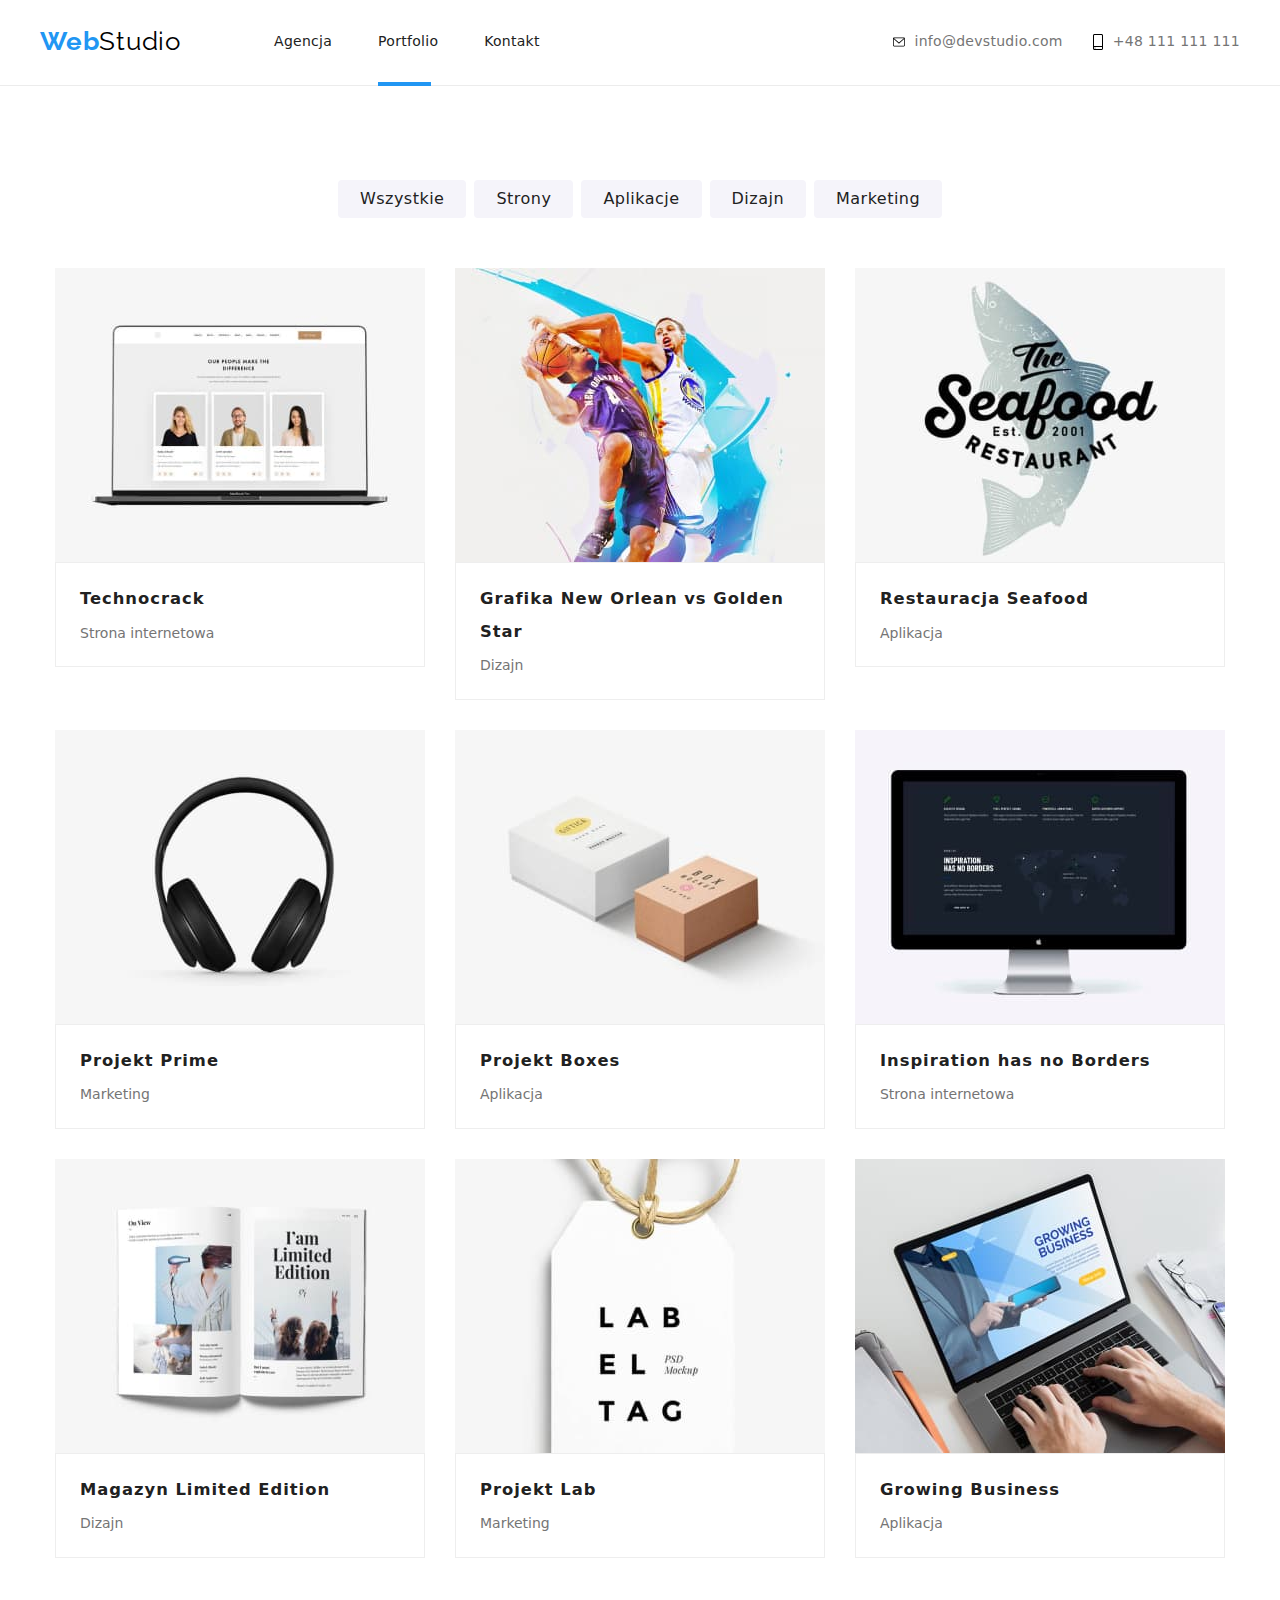
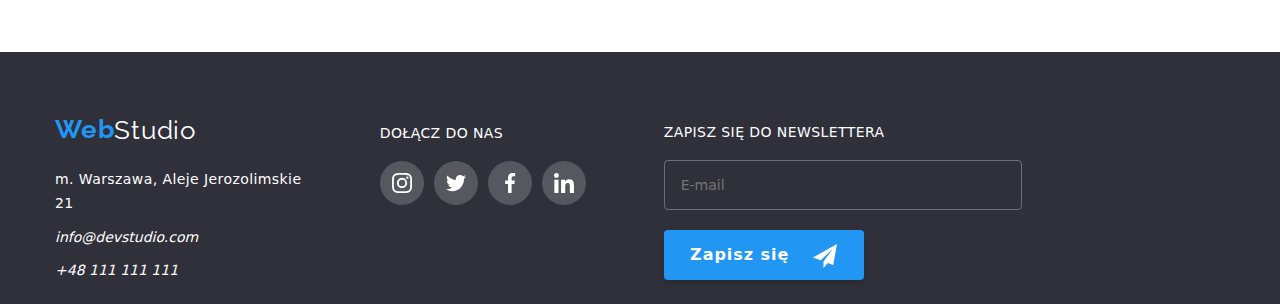
==== commit 72ce7f86: "new" ====
--- a/portfolio.html
+++ b/portfolio.html
@@ -326,6 +326,7 @@
     <footer class="footer-base">
       <div class="container">
         <div class="footer">
+          <div class="footer__wrap">
           <div class="footer__info">
             <a href="/webstudio.html" class="footer__logo"
               ><span class="footer__logo footer__logo--accent">Web</span>Studio</a
@@ -334,7 +335,6 @@
               <address class="footer__adress footer__adress--details">
                 m. Warszawa, Aleje Jerozolimskie 21
               </address>
-
               <address class="footer__adress footer__adress--contact">
                 <a class="footer__adress footer__adress--mail" href="mailto:info@devstudio.com"
                   >info@devstudio.com</a
@@ -375,7 +375,7 @@
                 </a>
               </li>
             </ul>
-          </div>
+          </div></div>
           <div class="newsletter-footer">
             <form>
               <label for="newsletter" class="newsletter-footer-sendemail"
@@ -399,5 +399,6 @@
         </div>
       </div>
     </footer>
+    <script src="./js/mobile-menu.js"></script>
   </body>
 </html>
--- a/css/main.min.css
+++ b/css/main.min.css
@@ -1 +1 @@
-:root{--main-font-family: "Roboto", sans-serif;--secondary-font-family: "Raleway", sans-serif;--primary-text-color: #212121;--title-text-color: #757575;--main-bg-color: #E5E5E5;--primary-bg-color: #FFFFFF;--secondary-bg-color: #2F303A;--logo-web-color: #2196F3;--logo-web-color-2: #000000;--footer-bg-color: #2F303A;--buttons-color: #F5F4FA;--botom-contact-color: #FFFFFF99;--icon-color: #AFB1B8;--shadow-main-button: #00000026;--shadow-img-1: #00000033;--shadow-img-2: #00000024;--shadow-img-3: #0000001F;--shadow-img: #2F303A66;--shadow-por-1: #00000029;--shadow-por-2: #0000000F;--shadow-por-3: #0000001F;--button-shadow-1: #0000001F;--button-shadow-2: #00000014;--button-shadow-3: #0000001A;--shadow-icon-footer: #FFFFFF1A;--default-time: 250ms;--default-time-function: cubic-bezier(0.4, 0, 0.2, 1);--what-we-do-shadow: rgba(47, 48, 58, 0.8);--background-overlay: #2196F3E5;--shadow-window: rgba(0, 0, 0, 0.2);--border-email: #FFFFFF4D;--email-footer: #FFFFFF99;--input-form-border: #21212133}*{-webkit-box-sizing:border-box;box-sizing:border-box;margin:0;padding:0}h1,h2,h3,p{margin:0px}body{font-family:var(--main-font-family);color:var(--primary-text-color);background-color:var(--primary-bg-color);font-size:14px}section{padding-top:94px;padding-bottom:94px}a{text-decoration:none;color:rgba(0,0,0,0)}img{display:block;max-width:100%;height:auto}.container{padding:0 15px;width:1200px;max-width:100%;margin:0 auto}@media screen and (min-width: 480px){.container{width:480px}}@media screen and (min-width: 768px){.container{width:768px}}@media screen and (min-width: 1200px){.container{width:1200px}}.icon{display:-webkit-box;display:-ms-flexbox;display:flex;-webkit-box-pack:center;-ms-flex-pack:center;justify-content:center;-webkit-box-align:center;-ms-flex-align:center;align-items:center;border-width:44px}.footer-base{background:#2f303a}@media screen and (min-width: 1200px){.footer-base{height:252px}}.page-header{display:-webkit-box;display:-ms-flexbox;display:flex;padding-bottom:32px;padding-top:24px}@media screen and (min-width: 768px){.page-header{padding:21px 0}}@media screen and (min-width: 1200px){.page-header{padding:24px 0 25px}}.page-header__wraper{display:-webkit-box;display:-ms-flexbox;display:flex;list-style-type:none;-webkit-box-align:center;-ms-flex-align:center;align-items:center;-webkit-box-pack:space-evenly;-ms-flex-pack:space-evenly;justify-content:space-evenly;gap:96px}@media screen and (max-width: 767px){.page-header__wraper{gap:200px}}.page-header__logo{display:-webkit-box;display:-ms-flexbox;display:flex;-webkit-box-align:baseline;-ms-flex-align:baseline;align-items:baseline;-webkit-box-pack:space-evenly;-ms-flex-pack:space-evenly;justify-content:space-evenly;text-decoration:none;font-family:var(--secondary-font-family);font-weight:400;font-size:26px;line-height:1.38;letter-spacing:.03em;color:var(--logo-web-color-2)}.page-header__logo--accent{font-family:var(--secondary-font-family);text-decoration:none;font-weight:700;font-size:26px;line-height:1.19;letter-spacing:.03em;color:var(--logo-web-color)}.page-nav{display:-webkit-box;display:-ms-flexbox;display:flex;list-style-type:none;gap:46px}@media screen and (max-width: 767px){.page-nav{display:none}}.page-nav__item{list-style:none;gap:50px}.page-nav__link{text-decoration:none;font-weight:500;font-size:14px;line-height:1.14;letter-spacing:.02em;color:var(--primary-text-color);font-style:normal}.page-nav__link--current{position:relative;top:30px;border-radius:2px;background:var(--logo-web-color)}@media screen and (min-width: 768px){.page-nav__link--current{top:23px}}.page-nav__link--current:after{content:"";position:absolute;left:0;top:9px;display:block;width:53px;height:4px;background-color:var(--logo-web-color)}.contact-nav{list-style:none;text-decoration:none;-webkit-box-pack:start;-ms-flex-pack:start;justify-content:flex-start;display:-webkit-box;display:-ms-flexbox;display:flex;gap:50px;color:var(--title-text-color);font-style:normal}@media screen and (max-width: 767px){.contact-nav{display:none}}@media screen and (min-width: 768px){.contact-nav{-webkit-box-orient:vertical;-webkit-box-direction:normal;-ms-flex-direction:column;flex-direction:column;gap:10px;margin-left:119px}}@media screen and (min-width: 1200px){.contact-nav{display:-webkit-box;display:-ms-flexbox;display:flex;-webkit-box-orient:horizontal;-webkit-box-direction:normal;-ms-flex-direction:row;flex-direction:row;-ms-flex-wrap:wrap;flex-wrap:wrap;gap:30px;margin-left:345px}}.contact-nav__icons{display:-webkit-box;display:-ms-flexbox;display:flex;-webkit-box-align:center;-ms-flex-align:center;align-items:center}.contact-nav__icons:hover{fill:var(--logo-web-color);cursor:pointer}.contact-nav__icons--symbol{margin-right:10px;-webkit-box-align:center;-ms-flex-align:center;align-items:center}.contact-nav__icons--symbolmail:link,.contact-nav__icons--symboltel:link{text-decoration:none;font-weight:500;font-size:14px;line-height:1.14;letter-spacing:.02em;color:var(--title-text-color);font-style:normal}.contact-nav__icons--symbolmail:hover,.contact-nav__icons--symboltel:hover{color:var(--logo-web-color);cursor:pointer}.big-header{border-top:1px solid #ececec;background-color:var(--footer-bg-color);-webkit-box-pack:center;-ms-flex-pack:center;justify-content:center;background-image:-webkit-gradient(linear, left top, left bottom, from(var(--shadow-img)), to(var(--shadow-img))),url("../images/main-photo/hero-mobile.jpg");background-image:linear-gradient(var(--shadow-img), var(--shadow-img)),url("../images/main-photo/hero-mobile.jpg");max-width:1600px;margin:0 auto;background-repeat:no-repeat;background-position:center;background-size:cover}@media(min-device-pixel-ratio: 2),(-webkit-min-device-pixel-ratio: 2),(min-resolution: 192dpi),(min-resolution: 2dppx){.big-header{background-image:-webkit-gradient(linear, left top, left bottom, from(var(--shadow-img)), to(var(--shadow-img))),url("../images/main-photo/hero-mobile2x.jpg");background-image:linear-gradient(var(--shadow-img), var(--shadow-img)),url("../images/main-photo/hero-mobile2x.jpg")}}@media screen and (min-width: 768px){.big-header{background-image:-webkit-gradient(linear, left top, left bottom, from(var(--shadow-img)), to(var(--shadow-img))),url("../images/main-photo/hero-tablet.jpg");background-image:linear-gradient(var(--shadow-img), var(--shadow-img)),url("../images/main-photo/hero-tablet.jpg")}}@media(min-device-pixel-ratio: 2),(-webkit-min-device-pixel-ratio: 2),(min-resolution: 192dpi),(min-resolution: 2dppx){.big-header{background-image:-webkit-gradient(linear, left top, left bottom, from(var(--shadow-img)), to(var(--shadow-img))),url("../images/main-photo/hero-tablet2x.jpg");background-image:linear-gradient(var(--shadow-img), var(--shadow-img)),url("../images/main-photo/hero-tablet2x.jpg")}}@media screen and (min-width: 1200px){.big-header{background-image:-webkit-gradient(linear, left top, left bottom, from(var(--shadow-img)), to(var(--shadow-img))),url("../images/main-photo/bg-hero-img.jpg");background-image:linear-gradient(var(--shadow-img), var(--shadow-img)),url("../images/main-photo/bg-hero-img.jpg")}}@media screen and (min-width: 1200px)and (min-device-pixel-ratio: 2),screen and (min-width: 1200px)and (-webkit-min-device-pixel-ratio: 2),screen and (min-width: 1200px)and (min-resolution: 192dpi),screen and (min-width: 1200px)and (min-resolution: 2dppx){.big-header{background-image:-webkit-gradient(linear, left top, left bottom, from(var(--shadow-img)), to(var(--shadow-img))),url("../images/main-photo/bg-hero-img2x.jpg");background-image:linear-gradient(var(--shadow-img), var(--shadow-img)),url("../images/main-photo/bg-hero-img2x.jpg")}}.big-header__title{display:-webkit-box;display:-ms-flexbox;display:flex;font-weight:900;font-size:26px;line-height:1.6153846154;letter-spacing:.06em;color:var(--primary-bg-color);text-align:center;-ms-flex-wrap:wrap;flex-wrap:wrap;margin:auto;padding-top:106px;padding-bottom:30px}@media screen and (min-width: 1200px){.big-header__title{font-size:44;line-height:1.3636363636;width:696px}}.big-header__title--button{display:-webkit-box;display:-ms-flexbox;display:flex;color:var(--primary-bg-color);background-color:var(--logo-web-color);font-weight:700;line-height:1.87;font-size:16px;letter-spacing:.06em;border:none;border-radius:4px;padding:10px;width:200px;margin:0 auto 106px auto;-webkit-box-pack:center;-ms-flex-pack:center;justify-content:center}.big-header__title--button:focus,.big-header__title--button:hover{-webkit-box-shadow:0px 4px 4px var(--shadow-main-button);box-shadow:0px 4px 4px var(--shadow-main-button);-webkit-transition-duration:var(--default-time);transition-duration:var(--default-time);-webkit-transition-timing-function:var(--default-time-function);transition-timing-function:var(--default-time-function);cursor:pointer}.sec-paragraph{display:-webkit-box;display:-ms-flexbox;display:flex;margin:0px;-webkit-box-pack:justify;-ms-flex-pack:justify;justify-content:space-between;gap:30px;word-wrap:normal;-ms-flex-wrap:wrap;flex-wrap:wrap;padding-bottom:94px}@media screen and (max-width: 767px){.sec-paragraph{padding-bottom:0}}.sec-paragraph__list{list-style:none;font-weight:700;font-size:14px;line-height:1.17;letter-spacing:.03em;color:var(--primary-text-color);margin-bottom:10px;-ms-flex-flow:wrap;flex-flow:wrap}.sec-paragraph__rectagle{display:-webkit-box;display:-ms-flexbox;display:flex;width:270px;height:120px;background:var(--buttons-color);margin-right:auto}@media screen and (max-width: 767px){.sec-paragraph__rectagle{width:100%}}.sec-paragraph__rectagle--icon{display:-webkit-box;display:-ms-flexbox;display:flex;-webkit-box-align:center;-ms-flex-align:center;align-items:center;padding:25px 100px}.sec-paragraph-title{text-transform:uppercase;margin-bottom:10px;-ms-flex-flow:wrap;flex-flow:wrap;padding-top:10px}@media screen and (max-width: 767px){.sec-paragraph-title{text-align:center}}.sec-paragraph-title__text{font-weight:400;font-size:14px;line-height:1.7;letter-spacing:.03em;color:var(--title-text-color);line-height:1.71;width:270px}@media screen and (max-width: 767px){.sec-paragraph-title__text{width:100%}}.doing{font-weight:700;font-size:36px;line-height:1.17;letter-spacing:.03em;color:var(--primary-text-color);text-align:center;margin-bottom:50px}@media screen and (max-width: 1199px){.doing{display:none}}.doing__list{list-style:none;display:-webkit-box;display:-ms-flexbox;display:flex;-webkit-box-pack:center;-ms-flex-pack:center;justify-content:center;padding-left:0px;gap:30px}.doing-img{position:relative}@media screen and (max-width: 1199px){.doing-img{display:none}}.doing-img__computer{background:var(--what-we-do-shadow);background-image:url("../images/box/box1.jpg");width:370px;height:294px;background-size:cover}@media(min-device-pixel-ratio: 2),(-webkit-min-device-pixel-ratio: 2),(min-resolution: 192dpi),(min-resolution: 2dppx){.doing-img__computer{background-image:url("../images/box/box1-2x.jpg")}}.doing-img__mobile{background:var(--what-we-do-shadow);background-image:url("../images/box/box2.jpg");width:370px;height:294px;background-size:cover}@media(min-device-pixel-ratio: 2),(-webkit-min-device-pixel-ratio: 2),(min-resolution: 192dpi),(min-resolution: 2dppx){.doing-img__mobile{background-image:url("../images/box/box2-2x.jpg")}}.doing-img__grafic{background:var(--what-we-do-shadow);background-image:url("../images/box/box3.jpg");width:370px;height:294px;background-size:cover}@media(min-device-pixel-ratio: 2),(-webkit-min-device-pixel-ratio: 2),(min-resolution: 192dpi),(min-resolution: 2dppx){.doing-img__grafic{background-image:url("../images/box/box3-2x.jpg")}}.doing-img__title{text-transform:uppercase;position:absolute;bottom:0;left:0;width:100%;height:70px;display:-webkit-box;display:-ms-flexbox;display:flex;-webkit-box-pack:center;-ms-flex-pack:center;justify-content:center;-webkit-box-align:center;-ms-flex-align:center;align-items:center;color:var(--primary-bg-color);background-color:var(--what-we-do-shadow);font-size:14px;font-weight:700}.team{background-color:var(--main-bg-color)}.team__title{font-weight:700;font-size:36px;line-height:1.17;letter-spacing:.03em;color:var(--primary-text-color);text-align:center;margin-bottom:50px}.team-images{list-style:none;display:-webkit-inline-box;display:-ms-inline-flexbox;display:inline-flex;-ms-flex-pack:distribute;justify-content:space-around;width:100%;gap:30px}@media screen and (max-width: 1199px){.team-images{list-style:none;display:-webkit-box;display:-ms-flexbox;display:flex;gap:30px;-ms-flex-wrap:wrap;flex-wrap:wrap}}.team-images__list{-webkit-box-shadow:0px 1px 3px var(--shadow-img-3),0px 1px 1px var(--shadow-img-2),0px 2px 1px var(--shadow-img-1);box-shadow:0px 1px 3px var(--shadow-img-3),0px 1px 1px var(--shadow-img-2),0px 2px 1px var(--shadow-img-1)}@media screen and (min-width: 768px){.team-images__list{width:calc((100% - 30px)/2)}}@media screen and (min-width: 1200px){.team-images__list{width:calc((100% - 90px)/4)}}.team-name{font-weight:500;font-size:16px;line-height:1.2;letter-spacing:.03em;color:var(--primary-text-color);background-color:var(--primary-bg-color);text-align:center;padding-top:30px;padding-bottom:10px}.team-name__position{font-weight:400;font-size:16px;line-height:1.2;letter-spacing:.03em;color:var(--title-text-color);background-color:var(--primary-bg-color);max-width:100%;text-align:center;padding-bottom:16px}.socialmedia-icons{fill:var(--icon-color);background-color:var(--primary-bg-color);display:-webkit-box;display:-ms-flexbox;display:flex;-webkit-box-pack:space-evenly;-ms-flex-pack:space-evenly;justify-content:space-evenly;list-style:none;padding-bottom:18px}.socialmedia-icons__link{display:-webkit-box;display:-ms-flexbox;display:flex;-webkit-box-align:center;-ms-flex-align:center;align-items:center;-ms-flex-pack:distribute;justify-content:space-around;width:44px;height:44px;fill:var(--main-white);border-radius:50%}.socialmedia-icons__link:hover,.socialmedia-icons__link:focus{background-color:var(--logo-web-color);fill:var(--primary-bg-color);-webkit-transition-duration:var(--default-time);transition-duration:var(--default-time);-webkit-transition-timing-function:var(--default-time-function);transition-timing-function:var(--default-time-function)}.clients{font-weight:700;font-size:36px;line-height:1.17;letter-spacing:.03em;color:var(--primary-text-color);text-align:center;margin-bottom:50px}.clients__icons-list{display:-webkit-inline-box;display:-ms-inline-flexbox;display:inline-flex;text-align:center;-webkit-box-align:center;-ms-flex-align:center;align-items:center;-webkit-box-pack:center;-ms-flex-pack:center;justify-content:center;-ms-flex-wrap:wrap;flex-wrap:wrap;gap:30px}.client-logo{list-style:none;width:170px;height:92px;margin-right:auto;border:1px solid #afb1b8;border-radius:4px;-ms-flex-wrap:wrap;flex-wrap:wrap}.client-logo__icon{width:106px;height:60px;margin-top:20px;fill:var(--icon-color);-ms-flex-wrap:wrap;flex-wrap:wrap}.client-logo__icon:hover,.client-logo__iconfocus{color:var(--logo-web-color);fill:var(--logo-web-color);background-color:var(--primary-bg-color);-webkit-transition-duration:var(--default-time);transition-duration:var(--default-time);-webkit-transition-timing-function:var(--default-time-function);transition-timing-function:var(--default-time-function)}@media screen and (min-width: 480px){.footer{display:block}}@media screen and (min-width: 1200px){.footer{display:-webkit-box;display:-ms-flexbox;display:flex}}.footer__info{padding-top:60px}.footer__logo{font-family:"Raleway",sans-serif;text-decoration:none;font-weight:400;font-size:26px;line-height:1.4;letter-spacing:.03em;color:var(--primary-bg-color);-webkit-box-pack:center;-ms-flex-pack:center;justify-content:center;-webkit-box-align:center;-ms-flex-align:center;align-items:center}@media screen and (max-width: 1199px){.footer__logo{display:-webkit-box;display:-ms-flexbox;display:flex;-webkit-box-pack:center;-ms-flex-pack:center;justify-content:center;-webkit-box-align:center;-ms-flex-align:center;align-items:center}}.footer__logo--accent{font-family:var(--secondary-font-family);text-decoration:none;font-weight:700;font-size:26px;line-height:1.19;letter-spacing:.03em;color:var(--logo-web-color)}.footer__adress{display:block}.footer__adress--details{padding-top:20px;list-style:none;font-style:var(--main-font-family);font-weight:400;font-size:14px;line-height:1.7;letter-spacing:.03em;color:var(--primary-bg-color);display:block}@media screen and (max-width: 1199px){.footer__adress--details{text-align:center}}.footer__adress--contact{text-decoration:none;color:var(--botom-contact-color);font-size:14px;font-weight:400;line-height:24px;display:block}@media screen and (max-width: 1199px){.footer__adress--contact{text-align:center}}.footer__adress--mail{padding-top:9px;text-decoration:none;color:var(--primary-bg-color)}.footer__adress--tel{padding-top:9px;text-decoration:none;color:var(--primary-bg-color)}@media screen and (min-width: 767px){.footer__wrap{display:-webkit-box;display:-ms-flexbox;display:flex;-webkit-box-align:baseline;-ms-flex-align:baseline;align-items:baseline;-ms-flex-pack:distribute;justify-content:space-around}}.socialmedia-footer{height:80px;margin-top:72px}@media screen and (min-width: 1200px){.socialmedia-footer{width:206px;margin-left:70px}}.socialmedia-footer__title{color:var(--primary-bg-color);font-family:Roboto;font-size:14px;font-weight:700;line-height:1,17;letter-spacing:.03em;text-transform:uppercase;text-align:center;margin-top:0;margin-bottom:20px;font:inherit}@media screen and (min-width: 1200px){.socialmedia-footer__title{text-align:left}}.socialmedia-footer-list{display:-webkit-box;display:-ms-flexbox;display:flex;-webkit-box-pack:center;-ms-flex-pack:center;justify-content:center;gap:10px;padding:0;margin-top:20px}.socialmedia-footer-list__group{list-style:none;width:44px;height:44px;border-radius:50%;background-color:var(--shadow-icon-footer);fill:var(--primary-bg-color)}.socialmedia-footer-list__group--icon{display:-webkit-box;display:-ms-flexbox;display:flex;-webkit-box-align:center;-ms-flex-align:center;align-items:center;-ms-flex-pack:distribute;justify-content:space-around;width:44px;height:44px;fill:var(--main-white);border-radius:50%}.socialmedia-footer-list__group--icon:hover,.socialmedia-footer-list__group--icon:focus{background-color:var(--logo-web-color);fill:var(--primary-bg-color);-webkit-transition-duration:var(--default-time);transition-duration:var(--default-time);-webkit-transition-timing-function:var(--default-time-function);transition-timing-function:var(--default-time-function)}@media screen and (min-width: 768px){.newsletter-footer{display:block}}@media screen and (min-width: 1200px){.newsletter-footer{margin-top:72px;margin-left:78px}}.newsletter-footer__joinus{color:var(--primary-bg-color);font-family:Roboto;font-size:14px;font-weight:700;line-height:1,17;letter-spacing:.03em;text-transform:uppercase;text-align:left;margin-top:0;margin-bottom:20px;font:inherit}@media screen and (max-width: 1199px){.newsletter-footer__joinus{text-align:center;margin-top:60px}}.newsletter-footer_window{display:-webkit-box;display:-ms-flexbox;display:flex;margin-top:20px;gap:12px}.newsletter-footer__input{width:358px;height:50px;background-color:inherit;border:1px solid var(--border-email);border-radius:4px;padding-left:16px;color:var(--primary-bg-color)}@media screen and (max-width: 767px){.newsletter-footer__input{width:100%;margin-right:15px}}@media screen and (min-width: 768px)and (max-width: 1199px){.newsletter-footer__input{width:450px;margin-left:150px}}.newsletter-footer__button{display:-webkit-inline-box;display:-ms-inline-flexbox;display:inline-flex;color:var(--primary-bg-color);background-color:var(--logo-web-color);font-weight:700;line-height:1.87;font-size:16px;letter-spacing:.06em;border:none;border-radius:4px;padding:10px;width:200px;-webkit-box-pack:center;-ms-flex-pack:center;justify-content:center;-webkit-box-shadow:0px 4px 4px var(--shadow-main-button);box-shadow:0px 4px 4px var(--shadow-main-button);margin-left:12px;cursor:pointer}@media screen and (max-width: 767px){.newsletter-footer__button{-webkit-box-align:center;-ms-flex-align:center;align-items:center;-webkit-box-pack:center;-ms-flex-pack:center;justify-content:center;margin:20px 0 60px 120px}}@media screen and (min-width: 768px)and (max-width: 1199px){.newsletter-footer__button{-webkit-box-align:center;-ms-flex-align:center;align-items:center;-webkit-box-pack:center;-ms-flex-pack:center;justify-content:center;margin:20px 0 60px 291px}}.newsletter-footer__button--icon{display:-webkit-box;display:-ms-flexbox;display:flex;-webkit-box-align:center;-ms-flex-align:center;align-items:center;fill:var(--primary-bg-color);margin:3px 0 0 24px;cursor:pointer}.backdrop{position:fixed;left:0;top:0;width:100%;height:100%;background-color:var(--shadow-window);-webkit-transition-duration:var(--default-time);transition-duration:var(--default-time);-webkit-transition-timing-function:var(--default-time-function);transition-timing-function:var(--default-time-function)}.is-hidden{opacity:0;visibility:hidden;pointer-events:none}.modal{position:absolute;top:50%;left:50%;-webkit-transform:translate(-50%, -50%);transform:translate(-50%, -50%);width:528px;min-height:581px;background-color:var(--primary-bg-color);-webkit-box-shadow:0px 1px 3px var(--shadow-img-3),0px 1px 1px var(--shadow-img-2),0px 2px 1px var(--shadow-img-1);box-shadow:0px 1px 3px var(--shadow-img-3),0px 1px 1px var(--shadow-img-2),0px 2px 1px var(--shadow-img-1);-webkit-transition-duration:var(--default-time);transition-duration:var(--default-time);-webkit-transition-timing-function:var(--default-time-function);transition-timing-function:var(--default-time-function)}@media screen and (max-width: 480px){.modal{width:450px;min-height:581px}}.modal__close{position:absolute;top:8px;right:8px;width:30px;height:30px;background-color:var(--primary-bg-color);border:1px solid var(--shadow-window);border-radius:50%;cursor:pointer;-webkit-transition-duration:var(--default-time);transition-duration:var(--default-time);-webkit-transition-timing-function:var(--default-time-function);transition-timing-function:var(--default-time-function)}@media screen and (max-width: 480px){.modal__close{top:12px;right:12px}}.modal__title{display:-webkit-box;display:-ms-flexbox;display:flex;-webkit-box-orient:vertical;-webkit-box-direction:normal;-ms-flex-direction:column;flex-direction:column;margin:40px}@media screen and (max-width: 480px){.modal__title{margin:40px}}.modal__heading{font-family:Roboto;font-weight:700;size:20px;line-height:1.17;letter-spacing:.03em;text-align:center;padding-bottom:30px}.modal__box{padding-right:15px}@media screen and (max-width: 480px){.modal__box{font-size:12px}}.modal__name,.modal__phone,.modal__email{width:448px;height:40px;background-color:inherit;border:1px solid var(--input-form-border);border-radius:4px;display:-webkit-box;display:-ms-flexbox;display:flex;-webkit-box-orient:vertical;-webkit-box-direction:normal;-ms-flex-direction:column;flex-direction:column;padding:0 0 0 42px;margin:10px 0 4px 0}@media screen and (max-width: 480px){.modal__name,.modal__phone,.modal__email{width:100%}}.modal__name:focus,.modal__phone:focus,.modal__email:focus{outline:1px solid var(--logo-web-color);-webkit-transition-property:outline;transition-property:outline;-webkit-transition-duration:var(--default-time);transition-duration:var(--default-time);-webkit-transition-timing-function:var(--default-time-function);transition-timing-function:var(--default-time-function)}.modal__name:focus+svg,.modal__phone:focus+svg,.modal__email:focus+svg{fill:var(--logo-web-color);-webkit-transition-property:fill;transition-property:fill;-webkit-transition-duration:var(--default-time);transition-duration:var(--default-time);-webkit-transition-timing-function:var(--default-time-function);transition-timing-function:var(--default-time-function)}.modal__icon{position:relative;bottom:31px;left:15px;fill:var(--primary-text-color)}.modal__textarea{width:448px;height:120px;background-color:inherit;border:1px solid var(--input-form-border);border-radius:4px;padding:12px 16px;resize:none;display:block;margin:10px 0 4px 0}@media screen and (max-width: 480px){.modal__textarea{width:100%}}.modal__textarea:focus{outline:1px solid var(--logo-web-color);-webkit-transition-property:outline;transition-property:outline;-webkit-transition-duration:var(--default-time);transition-duration:var(--default-time);-webkit-transition-timing-function:var(--default-time-function);transition-timing-function:var(--default-time-function)}.accept a{text-decoration:underline;color:var(--logo-web-color)}.accept{display:-webkit-box;display:-ms-flexbox;display:flex;position:relative;margin:20px 0 30px 0;gap:8px}.accept__hidden{width:16px;height:15px;z-index:10;-webkit-appearance:none;-moz-appearance:none;appearance:none}.accept__hidden:checked~.accept__checked{visibility:visible;background-color:var(--logo-web-color);scale:1}.accept__hidden:checked~.accept__unchecked{scale:0}.accept__unchecked{position:absolute;scale:1;-webkit-transition:scale,.2s;transition:scale,.2s}.accept__checked{position:absolute;fill:var(--primary-bg-color);border-radius:2px;visibility:hidden;scale:0;-webkit-transition-duration:var(--default-time);transition-duration:var(--default-time);-webkit-transition-timing-function:var(--default-time-function);transition-timing-function:var(--default-time-function);-webkit-transition-property:bacground-color,visibility,scale;transition-property:bacground-color,visibility,scale}.accept__text{font-family:Roboto;font-weight:400;size:14px;line-height:1.7;letter-spacing:.03em;color:var(--title-text-color);text-align:center}@media screen and (max-width: 480px){.accept__text{font-size:12px;text-align:start}}.button-modal{display:-webkit-box;display:-ms-flexbox;display:flex;margin-left:124px}@media screen and (max-width: 480px){.button-modal{margin-left:80px}}.button-modal__submit{display:-webkit-box;display:-ms-flexbox;display:flex;color:var(--primary-bg-color);background-color:var(--logo-web-color);font-weight:700;line-height:1.87;font-size:16px;letter-spacing:.06em;border:none;border-radius:4px;padding:10px;width:200px;-webkit-box-pack:center;-ms-flex-pack:center;justify-content:center;-webkit-box-shadow:0px 4px 4px var(--shadow-main-button);box-shadow:0px 4px 4px var(--shadow-main-button)}.portfolio-buttons{border-top:1px solid #ececec}.portfolio-buttons__list{list-style:none;display:-webkit-box;display:-ms-flexbox;display:flex;-webkit-box-pack:center;-ms-flex-pack:center;justify-content:center;gap:8px;padding-bottom:50px}@media screen and (max-width: 480px){.portfolio-buttons__list{-ms-flex-wrap:wrap;flex-wrap:wrap;-webkit-box-pack:left;-ms-flex-pack:left;justify-content:left}}.portfolio-buttons__list--set{font-style:normal;font-weight:500;font-size:16px;line-height:1.62;text-align:center;letter-spacing:.03em;color:var(--primary-text-color);background-color:var(--buttons-color);border-radius:4px;border:none;padding:6px 22px}.portfolio-buttons__list--set:hover,.portfolio-buttons__list--set:focus{color:var(--primary-bg-color);background-color:var(--logo-web-color);-webkit-box-shadow:0px 3px 1px var(--button-shadow-3),0px 1px 2px var(--button-shadow-2),0px 2px 2px var(--button-shadow-1);box-shadow:0px 3px 1px var(--button-shadow-3),0px 1px 2px var(--button-shadow-2),0px 2px 2px var(--button-shadow-1);-webkit-transition-duration:var(--default-time);transition-duration:var(--default-time);-webkit-transition-timing-function:var(--default-time-function);transition-timing-function:var(--default-time-function);cursor:pointer}.portfolio-cards{list-style:none;display:-webkit-box;display:-ms-flexbox;display:flex;-ms-flex-wrap:wrap;flex-wrap:wrap;gap:30px;padding:0;margin:0 auto}@media screen and (max-width: 1199px){.portfolio-cards{width:calc((100% - 30px)/2);display:-webkit-inline-box;display:-ms-inline-flexbox;display:inline-flex;margin:none}}.portfolio-cards__overlay{position:absolute;top:0;left:0;width:100%;height:100%;font-size:18px;line-height:1.56;letter-spacing:.03em;color:var(--primary-bg-color);background-color:var(--background-overlay);padding:49px 45px 49px 24px;-webkit-transform:translateY(100%);transform:translateY(100%);-webkit-transition-duration:var(--default-time);transition-duration:var(--default-time);-webkit-transition-timing-function:var(--default-time-function);transition-timing-function:var(--default-time-function)}.portfolio-cards__frame{position:relative;overflow:hidden}.portfolio-cards__item:focus,.portfolio-cards__item:hover{-webkit-box-shadow:0px 1px 1px var(--shadow-por-3),0px 4px 4px var(--shadow-por-2),1px 4px 6px var(--shadow-por-1);box-shadow:0px 1px 1px var(--shadow-por-3),0px 4px 4px var(--shadow-por-2),1px 4px 6px var(--shadow-por-1);-webkit-transition-duration:var(--default-time);transition-duration:var(--default-time);-webkit-transition-timing-function:var(--default-time-function);transition-timing-function:var(--default-time-function)}.portfolio-cards__item:hover .portfolio-cards__overlay{-webkit-transform:translatey(0);transform:translatey(0)}@media screen and (max-width: 1199px){.portfolio-cards__item{display:-webkit-box;display:-ms-flexbox;display:flex;-webkit-box-orient:vertical;-webkit-box-direction:normal;-ms-flex-direction:column;flex-direction:column;-ms-flex-wrap:wrap;flex-wrap:wrap}}.portfolio-photo{border:1px solid #eee}.portfolio-photo__name{font-weight:700;letter-spacing:.06em;padding:20px 0 4px 24px;line-height:2em}.portfolio-photo__service{line-height:1.875em;padding:0 0 20px 24px;color:var(--title-text-color)}.menu-toggle{display:-webkit-box;display:-ms-flexbox;display:flex;border:none;background:none;cursor:pointer;-webkit-transition-duration:var(--default-time);transition-duration:var(--default-time);-webkit-transition-timing-function:var(--default-time-function);transition-timing-function:var(--default-time-function);margin-left:60px}@media screen and (min-width: 768px){.menu-toggle{display:none}}.menu-toggle:hover,.menu-toggle:focus{fill:var(--logo-web-color)}@media screen and (max-width: 768px){.menu-toggle--close{position:fixed;top:11px;right:11px}}.menu-container{display:-webkit-box;display:-ms-flexbox;display:flex;-webkit-box-orient:vertical;-webkit-box-direction:normal;-ms-flex-direction:column;flex-direction:column;-webkit-box-pack:justify;-ms-flex-pack:justify;justify-content:space-between;overflow:auto;position:fixed;inset:0;padding:48px 40px;background-color:var(--primary-bg-color);z-index:999;-webkit-transform:translateX(100%);transform:translateX(100%);-webkit-transition-duration:var(--default-time);transition-duration:var(--default-time);-webkit-transition-timing-function:var(--default-time-function);transition-timing-function:var(--default-time-function)}.menu-container.is-open{-webkit-transform:translateX(0);transform:translateX(0)}.mobile-list__pagename:not(:first-child){margin-top:32px}.mobile-list__pagename{list-style-type:none;text-decoration:none}.mobile-list__item{font-weight:500;font-size:40px;line-height:1.172;letter-spacing:.02em;color:var(--primary-text-color);text-decoration:none;list-style-type:none}@media screen and (max-width: 479px){.mobile-list__item{font-size:24px}}.mobile-list__item:hover,.mobile-list__item:focus{color:var(--logo-web-color);-webkit-transition-duration:var(--default-time);transition-duration:var(--default-time);-webkit-transition-timing-function:var(--default-time-function);transition-timing-function:var(--default-time-function)}.mobile-list__item--current{color:var(--logo-web-color)}.mobile-contacts{display:-webkit-box;display:-ms-flexbox;display:flex;-webkit-box-orient:vertical;-webkit-box-direction:reverse;-ms-flex-direction:column-reverse;flex-direction:column-reverse;margin-top:32px;list-style-type:none}.mobile-contacts__name{font-size:34px;line-height:1.1764705882;list-style-type:none}@media screen and (max-width: 479px){.mobile-contacts__name{font-size:24px;line-height:1.1666666667}}.mobile-contacts__name:first-child{font-size:24px;line-height:1.1666666667;margin-top:32px}.mobile-contacts__item{font-weight:500;letter-spacing:.02em;color:var(--title-text-color);text-decoration:none;list-style-type:none}.mobile-contacts__item:hover,.mobile-contacts__item:focus{color:var(--logo-web-color);-webkit-transition-duration:var(--default-time);transition-duration:var(--default-time);-webkit-transition-timing-function:var(--default-time-function);transition-timing-function:var(--default-time-function)}.menu-network{display:-webkit-box;display:-ms-flexbox;display:flex;margin-top:64px;text-decoration:none;list-style-type:none}.menu-network__item:nth-child(1){padding-right:10px;border-right:1px solid rgba(33,33,33,.2)}.menu-network__item:nth-child(2){padding:0 10px;border-right:1px solid rgba(33,33,33,.2)}.menu-network__item:nth-child(3){padding:0 10px;border-right:1px solid rgba(33,33,33,.2)}.menu-network__item:nth-child(4){padding-left:10px}.menu-network__link{list-style-type:none;text-decoration:none;font-weight:500;font-size:18px;line-height:1.2222222222;letter-spacing:.02em;color:var(--logo-web-color)}@media screen and (max-width: 479px){.menu-network__link{font-size:var(--minute-fz)}}/*# sourceMappingURL=main.min.css.map */+:root{--main-font-family: "Roboto", sans-serif;--secondary-font-family: "Raleway", sans-serif;--primary-text-color: #212121;--title-text-color: #757575;--main-bg-color: #E5E5E5;--primary-bg-color: #FFFFFF;--secondary-bg-color: #2F303A;--logo-web-color: #2196F3;--logo-web-color-2: #000000;--footer-bg-color: #2F303A;--buttons-color: #F5F4FA;--botom-contact-color: #FFFFFF99;--icon-color: #AFB1B8;--shadow-main-button: #00000026;--shadow-img-1: #00000033;--shadow-img-2: #00000024;--shadow-img-3: #0000001F;--shadow-img: #2F303A66;--shadow-por-1: #00000029;--shadow-por-2: #0000000F;--shadow-por-3: #0000001F;--button-shadow-1: #0000001F;--button-shadow-2: #00000014;--button-shadow-3: #0000001A;--shadow-icon-footer: #FFFFFF1A;--default-time: 250ms;--default-time-function: cubic-bezier(0.4, 0, 0.2, 1);--what-we-do-shadow: rgba(47, 48, 58, 0.8);--background-overlay: #2196F3E5;--shadow-window: rgba(0, 0, 0, 0.2);--border-email: #FFFFFF4D;--email-footer: #FFFFFF99;--input-form-border: #21212133}*{-webkit-box-sizing:border-box;box-sizing:border-box;margin:0;padding:0}h1,h2,h3,p{margin:0px}body{font-family:var(--main-font-family);color:var(--primary-text-color);background-color:var(--primary-bg-color);font-size:14px}section{padding-top:94px;padding-bottom:94px}a{text-decoration:none;color:rgba(0,0,0,0)}img{display:block;max-width:100%;height:auto}.container{padding:0 15px;width:1200px;max-width:100%;margin:0 auto}@media screen and (min-width: 480px){.container{width:480px}}@media screen and (min-width: 768px){.container{width:768px}}@media screen and (min-width: 1200px){.container{width:1200px}}.icon{display:-webkit-box;display:-ms-flexbox;display:flex;-webkit-box-pack:center;-ms-flex-pack:center;justify-content:center;-webkit-box-align:center;-ms-flex-align:center;align-items:center;border-width:44px}.footer-base{background:#2f303a;height:603px}@media screen and (min-width: 768px){.footer-base{max-height:463px}}@media screen and (min-width: 1200px){.footer-base{height:252px}}.page-header{display:-webkit-box;display:-ms-flexbox;display:flex;padding-bottom:32px;padding-top:24px;-webkit-box-pack:justify;-ms-flex-pack:justify;justify-content:space-between}@media screen and (min-width: 768px){.page-header{padding:21px 0}}@media screen and (min-width: 1200px){.page-header{padding:24px 0 25px}}.page-header__wraper{display:-webkit-box;display:-ms-flexbox;display:flex;list-style-type:none;-webkit-box-align:center;-ms-flex-align:center;align-items:center;-webkit-box-pack:space-evenly;-ms-flex-pack:space-evenly;justify-content:space-evenly;gap:93px}.page-header__logo{display:-webkit-box;display:-ms-flexbox;display:flex;-webkit-box-align:baseline;-ms-flex-align:baseline;align-items:baseline;-webkit-box-pack:space-evenly;-ms-flex-pack:space-evenly;justify-content:space-evenly;text-decoration:none;font-family:var(--secondary-font-family);font-weight:400;font-size:26px;line-height:1.38;letter-spacing:.03em;color:var(--logo-web-color-2)}.page-header__logo--accent{font-family:var(--secondary-font-family);text-decoration:none;font-weight:700;font-size:26px;line-height:1.19;letter-spacing:.03em;color:var(--logo-web-color)}.page-nav{display:-webkit-box;display:-ms-flexbox;display:flex;list-style-type:none;gap:46px}@media screen and (max-width: 767px){.page-nav{display:none}}.page-nav__item{list-style:none;gap:50px}.page-nav__link{text-decoration:none;font-weight:500;font-size:14px;line-height:1.14;letter-spacing:.02em;color:var(--primary-text-color);font-style:normal;-webkit-transition-duration:var(--default-time);transition-duration:var(--default-time);-webkit-transition-timing-function:var(--default-time-function);transition-timing-function:var(--default-time-function);cursor:pointer}.page-nav__link:hover,.page-nav__link:focus{color:var(--logo-web-color);cursor:pointer}.page-nav__link--current{position:relative;top:30px;border-radius:2px;background:var(--logo-web-color)}@media screen and (min-width: 768px){.page-nav__link--current{top:23px}}.page-nav__link--current:after{content:"";position:absolute;left:0;top:9px;display:block;width:53px;height:4px;background-color:var(--logo-web-color)}.contact-nav{list-style:none;text-decoration:none;-webkit-box-pack:justify;-ms-flex-pack:justify;justify-content:space-between;display:-webkit-box;display:-ms-flexbox;display:flex;gap:50px;color:var(--title-text-color);font-style:normal}@media screen and (max-width: 767px){.contact-nav{display:none}}@media screen and (min-width: 768px){.contact-nav{-webkit-box-orient:vertical;-webkit-box-direction:normal;-ms-flex-direction:column;flex-direction:column;gap:10px}}@media screen and (min-width: 1200px){.contact-nav{display:-webkit-box;display:-ms-flexbox;display:flex;-webkit-box-orient:horizontal;-webkit-box-direction:normal;-ms-flex-direction:row;flex-direction:row;-ms-flex-wrap:wrap;flex-wrap:wrap;gap:30px;margin-left:345px}}.contact-nav__icons{display:-webkit-box;display:-ms-flexbox;display:flex;-webkit-box-align:center;-ms-flex-align:center;align-items:center}.contact-nav__icons:hover{fill:var(--logo-web-color);cursor:pointer}.contact-nav__icons--symbol{margin-right:10px;-webkit-box-align:center;-ms-flex-align:center;align-items:center}.contact-nav__icons--symbolmail:link,.contact-nav__icons--symboltel:link{text-decoration:none;font-weight:500;font-size:14px;line-height:1.14;letter-spacing:.02em;color:var(--title-text-color);font-style:normal}.contact-nav__icons--symbolmail:hover,.contact-nav__icons--symboltel:hover{color:var(--logo-web-color);cursor:pointer}.big-header{border-top:1px solid #ececec;background-color:var(--footer-bg-color);-webkit-box-pack:center;-ms-flex-pack:center;justify-content:center;background-image:-webkit-gradient(linear, left top, left bottom, from(var(--shadow-img)), to(var(--shadow-img))),url("../images/main-photo/hero-mobile.jpg");background-image:linear-gradient(var(--shadow-img), var(--shadow-img)),url("../images/main-photo/hero-mobile.jpg");max-width:1600px;margin:0 auto;background-repeat:no-repeat;background-position:center;background-size:cover}@media(min-device-pixel-ratio: 2),(-webkit-min-device-pixel-ratio: 2),(min-resolution: 192dpi),(min-resolution: 2dppx){.big-header{background-image:-webkit-gradient(linear, left top, left bottom, from(var(--shadow-img)), to(var(--shadow-img))),url("../images/main-photo/hero-mobile2x.jpg");background-image:linear-gradient(var(--shadow-img), var(--shadow-img)),url("../images/main-photo/hero-mobile2x.jpg")}}@media screen and (min-width: 768px){.big-header{background-image:-webkit-gradient(linear, left top, left bottom, from(var(--shadow-img)), to(var(--shadow-img))),url("../images/main-photo/hero-tablet.jpg");background-image:linear-gradient(var(--shadow-img), var(--shadow-img)),url("../images/main-photo/hero-tablet.jpg")}}@media(min-device-pixel-ratio: 2),(-webkit-min-device-pixel-ratio: 2),(min-resolution: 192dpi),(min-resolution: 2dppx){.big-header{background-image:-webkit-gradient(linear, left top, left bottom, from(var(--shadow-img)), to(var(--shadow-img))),url("../images/main-photo/hero-tablet2x.jpg");background-image:linear-gradient(var(--shadow-img), var(--shadow-img)),url("../images/main-photo/hero-tablet2x.jpg")}}@media screen and (min-width: 1200px){.big-header{background-image:-webkit-gradient(linear, left top, left bottom, from(var(--shadow-img)), to(var(--shadow-img))),url("../images/main-photo/bg-hero-img.jpg");background-image:linear-gradient(var(--shadow-img), var(--shadow-img)),url("../images/main-photo/bg-hero-img.jpg")}}@media screen and (min-width: 1200px)and (min-device-pixel-ratio: 2),screen and (min-width: 1200px)and (-webkit-min-device-pixel-ratio: 2),screen and (min-width: 1200px)and (min-resolution: 192dpi),screen and (min-width: 1200px)and (min-resolution: 2dppx){.big-header{background-image:-webkit-gradient(linear, left top, left bottom, from(var(--shadow-img)), to(var(--shadow-img))),url("../images/main-photo/bg-hero-img2x.jpg");background-image:linear-gradient(var(--shadow-img), var(--shadow-img)),url("../images/main-photo/bg-hero-img2x.jpg")}}.big-header__title{display:-webkit-box;display:-ms-flexbox;display:flex;font-weight:900;font-size:26px;line-height:1.6153846154;letter-spacing:.06em;color:var(--primary-bg-color);text-align:center;-ms-flex-wrap:wrap;flex-wrap:wrap;margin:auto;padding-top:106px;padding-bottom:30px}@media screen and (min-width: 1200px){.big-header__title{font-size:44;line-height:1.3636363636;width:696px}}.big-header__title--button{display:-webkit-box;display:-ms-flexbox;display:flex;color:var(--primary-bg-color);background-color:var(--logo-web-color);font-weight:700;line-height:1.87;font-size:16px;letter-spacing:.06em;border:none;border-radius:4px;padding:10px;width:200px;margin:0 auto 106px auto;-webkit-box-pack:center;-ms-flex-pack:center;justify-content:center}.big-header__title--button:focus,.big-header__title--button:hover{-webkit-box-shadow:0px 4px 4px var(--shadow-main-button);box-shadow:0px 4px 4px var(--shadow-main-button);-webkit-transition-duration:var(--default-time);transition-duration:var(--default-time);-webkit-transition-timing-function:var(--default-time-function);transition-timing-function:var(--default-time-function);cursor:pointer}.sec-paragraph{display:-webkit-box;display:-ms-flexbox;display:flex;margin:0px;-ms-flex-pack:distribute;justify-content:space-around;gap:30px;word-wrap:normal;-ms-flex-wrap:wrap;flex-wrap:wrap;padding-bottom:0}@media screen and (min-width: 768px){.sec-paragraph{padding-bottom:94px}}.sec-paragraph__list{list-style:none;font-weight:700;font-size:14px;line-height:1.17;letter-spacing:.03em;color:var(--primary-text-color);margin-bottom:10px;-ms-flex-flow:wrap;flex-flow:wrap}.sec-paragraph__rectagle{display:-webkit-box;display:-ms-flexbox;display:flex;width:100%;height:120px;background:var(--buttons-color);margin-right:auto}@media screen and (min-width: 768px){.sec-paragraph__rectagle{width:270px}}.sec-paragraph__rectagle--icon{display:-webkit-box;display:-ms-flexbox;display:flex;-webkit-box-align:center;-ms-flex-align:center;align-items:center;padding:25px 100px}.sec-paragraph-title{text-transform:uppercase;margin-bottom:10px;-ms-flex-flow:wrap;flex-flow:wrap;padding-top:10px;text-align:center}@media screen and (min-width: 768px){.sec-paragraph-title{text-align:left}}.sec-paragraph-title__text{font-weight:400;font-size:14px;line-height:1.7;letter-spacing:.03em;color:var(--title-text-color);line-height:1.71;width:100%}@media screen and (min-width: 768px){.sec-paragraph-title__text{width:270px}}.doing{font-weight:700;font-size:36px;line-height:1.17;letter-spacing:.03em;color:var(--primary-text-color);text-align:center;margin-bottom:50px}@media screen and (max-width: 1199px){.doing{display:none}}.doing__list{list-style:none;display:-webkit-box;display:-ms-flexbox;display:flex;-webkit-box-pack:center;-ms-flex-pack:center;justify-content:center;padding-left:0px;gap:30px}.doing-img{position:relative}@media screen and (max-width: 1199px){.doing-img{display:none}}.doing-img__computer{background:var(--what-we-do-shadow);background-image:url("../images/box/box1.jpg");width:370px;height:294px;background-size:cover}@media(min-device-pixel-ratio: 2),(-webkit-min-device-pixel-ratio: 2),(min-resolution: 192dpi),(min-resolution: 2dppx){.doing-img__computer{background-image:url("../images/box/box1-2x.jpg")}}.doing-img__mobile{background:var(--what-we-do-shadow);background-image:url("../images/box/box2.jpg");width:370px;height:294px;background-size:cover}@media(min-device-pixel-ratio: 2),(-webkit-min-device-pixel-ratio: 2),(min-resolution: 192dpi),(min-resolution: 2dppx){.doing-img__mobile{background-image:url("../images/box/box2-2x.jpg")}}.doing-img__grafic{background:var(--what-we-do-shadow);background-image:url("../images/box/box3.jpg");width:370px;height:294px;background-size:cover}@media(min-device-pixel-ratio: 2),(-webkit-min-device-pixel-ratio: 2),(min-resolution: 192dpi),(min-resolution: 2dppx){.doing-img__grafic{background-image:url("../images/box/box3-2x.jpg")}}.doing-img__title{text-transform:uppercase;position:absolute;bottom:0;left:0;width:100%;height:70px;display:-webkit-box;display:-ms-flexbox;display:flex;-webkit-box-pack:center;-ms-flex-pack:center;justify-content:center;-webkit-box-align:center;-ms-flex-align:center;align-items:center;color:var(--primary-bg-color);background-color:var(--what-we-do-shadow);font-size:14px;font-weight:700}.team{background-color:var(--main-bg-color)}.team__title{font-weight:700;font-size:36px;line-height:1.17;letter-spacing:.03em;color:var(--primary-text-color);text-align:center;margin-bottom:50px}.team-images{list-style:none;display:-webkit-box;display:-ms-flexbox;display:flex;-ms-flex-wrap:wrap;flex-wrap:wrap;-ms-flex-pack:distribute;justify-content:space-around;width:100%;gap:30px}@media screen and (min-width: 1200px){.team-images{display:-webkit-inline-box;display:-ms-inline-flexbox;display:inline-flex}}.team-images__list{-webkit-box-shadow:0px 1px 3px var(--shadow-img-3),0px 1px 1px var(--shadow-img-2),0px 2px 1px var(--shadow-img-1);box-shadow:0px 1px 3px var(--shadow-img-3),0px 1px 1px var(--shadow-img-2),0px 2px 1px var(--shadow-img-1)}@media screen and (min-width: 768px){.team-images__list{width:calc((100% - 30px)/2)}}@media screen and (min-width: 1200px){.team-images__list{width:calc((100% - 90px)/4)}}.team-name{font-weight:500;font-size:16px;line-height:1.2;letter-spacing:.03em;color:var(--primary-text-color);background-color:var(--primary-bg-color);text-align:center;padding-top:30px;padding-bottom:10px}.team-name__position{font-weight:400;font-size:16px;line-height:1.2;letter-spacing:.03em;color:var(--title-text-color);background-color:var(--primary-bg-color);max-width:100%;text-align:center;padding-bottom:16px}.socialmedia-icons{fill:var(--icon-color);background-color:var(--primary-bg-color);display:-webkit-box;display:-ms-flexbox;display:flex;-webkit-box-pack:space-evenly;-ms-flex-pack:space-evenly;justify-content:space-evenly;list-style:none;padding-bottom:18px;-webkit-transition-duration:var(--default-time);transition-duration:var(--default-time);-webkit-transition-timing-function:var(--default-time-function);transition-timing-function:var(--default-time-function)}.socialmedia-icons__link{display:-webkit-box;display:-ms-flexbox;display:flex;-webkit-box-align:center;-ms-flex-align:center;align-items:center;-ms-flex-pack:distribute;justify-content:space-around;width:44px;height:44px;fill:var(--main-white);border-radius:50%;-webkit-transition-duration:var(--default-time);transition-duration:var(--default-time);-webkit-transition-timing-function:var(--default-time-function);transition-timing-function:var(--default-time-function)}.socialmedia-icons__link:hover,.socialmedia-icons__link:focus{background-color:var(--logo-web-color);fill:var(--primary-bg-color);-webkit-transition-duration:var(--default-time);transition-duration:var(--default-time);-webkit-transition-timing-function:var(--default-time-function);transition-timing-function:var(--default-time-function)}.clients{font-weight:700;font-size:36px;line-height:1.17;letter-spacing:.03em;color:var(--primary-text-color);text-align:center;margin-bottom:50px}.clients__icons-list{display:-webkit-inline-box;display:-ms-inline-flexbox;display:inline-flex;text-align:center;-webkit-box-align:center;-ms-flex-align:center;align-items:center;-webkit-box-pack:center;-ms-flex-pack:center;justify-content:center;-ms-flex-wrap:wrap;flex-wrap:wrap;gap:30px}.client-logo{list-style:none;width:170px;height:92px;margin-right:auto;border:1px solid #afb1b8;border-radius:4px;-ms-flex-wrap:wrap;flex-wrap:wrap;margin:auto;-webkit-transition-duration:var(--default-time);transition-duration:var(--default-time);-webkit-transition-timing-function:var(--default-time-function);transition-timing-function:var(--default-time-function)}.client-logo:hover,.client-logofocus{border-radius:4px;border-color:var(--logo-web-color)}.client-logo__icon{width:106px;height:60px;margin-top:20px;fill:var(--icon-color);-ms-flex-wrap:wrap;flex-wrap:wrap;-webkit-transition-duration:var(--default-time);transition-duration:var(--default-time);-webkit-transition-timing-function:var(--default-time-function);transition-timing-function:var(--default-time-function)}.client-logo__icon:hover,.client-logo__iconfocus{color:var(--logo-web-color);fill:var(--logo-web-color);background-color:var(--primary-bg-color)}@media screen and (min-width: 480px){.footer{display:block}}@media screen and (min-width: 1200px){.footer{display:-webkit-box;display:-ms-flexbox;display:flex}}.footer__info{padding-top:60px}.footer__logo{display:-webkit-box;display:-ms-flexbox;display:flex;font-family:"Raleway",sans-serif;text-decoration:none;font-weight:400;font-size:26px;line-height:1.4;letter-spacing:.03em;color:var(--primary-bg-color);-webkit-box-pack:center;-ms-flex-pack:center;justify-content:center;-webkit-box-align:center;-ms-flex-align:center;align-items:center}@media screen and (min-width: 1200px){.footer__logo{-webkit-box-pack:start;-ms-flex-pack:start;justify-content:flex-start}}.footer__logo--accent{font-family:var(--secondary-font-family);text-decoration:none;font-weight:700;font-size:26px;line-height:1.19;letter-spacing:.03em;color:var(--logo-web-color)}.footer__adress{display:block}.footer__adress--details{padding-top:20px;list-style:none;font-style:var(--main-font-family);font-weight:400;font-size:14px;line-height:1.7;letter-spacing:.03em;color:var(--primary-bg-color);display:block;text-align:center}@media screen and (min-width: 1200px){.footer__adress--details{text-align:left}}.footer__adress--contact{text-decoration:none;color:var(--botom-contact-color);font-size:14px;font-weight:400;line-height:24px;display:block;text-align:center}@media screen and (min-width: 1200px){.footer__adress--contact{text-align:left}}.footer__adress--mail{padding-top:9px;text-decoration:none;color:var(--primary-bg-color)}.footer__adress--tel{padding-top:9px;text-decoration:none;color:var(--primary-bg-color)}@media screen and (min-width: 768px){.footer__wrap{display:-webkit-box;display:-ms-flexbox;display:flex;-webkit-box-align:baseline;-ms-flex-align:baseline;align-items:baseline;-ms-flex-pack:distribute;justify-content:space-around}}.socialmedia-footer{height:80px;margin-top:72px}@media screen and (min-width: 1200px){.socialmedia-footer{width:206px;margin-left:70px}}.socialmedia-footer__title{color:var(--primary-bg-color);font-family:Roboto;font-size:14px;font-weight:700;line-height:1,17;letter-spacing:.03em;text-transform:uppercase;text-align:center;margin-top:0;margin-bottom:20px;font:inherit}@media screen and (min-width: 1200px){.socialmedia-footer__title{text-align:left}}.socialmedia-footer-list{display:-webkit-box;display:-ms-flexbox;display:flex;-webkit-box-pack:center;-ms-flex-pack:center;justify-content:center;gap:10px;padding:0;margin-top:20px}.socialmedia-footer-list__group{list-style:none;width:44px;height:44px;border-radius:50%;background-color:var(--shadow-icon-footer);fill:var(--primary-bg-color)}.socialmedia-footer-list__group--icon{display:-webkit-box;display:-ms-flexbox;display:flex;-webkit-box-align:center;-ms-flex-align:center;align-items:center;-ms-flex-pack:distribute;justify-content:space-around;width:44px;height:44px;fill:var(--main-white);border-radius:50%;-webkit-transition-duration:var(--default-time);transition-duration:var(--default-time);-webkit-transition-timing-function:var(--default-time-function);transition-timing-function:var(--default-time-function)}.socialmedia-footer-list__group--icon:hover,.socialmedia-footer-list__group--icon:focus{background-color:var(--logo-web-color);fill:var(--primary-bg-color);-webkit-transition-duration:var(--default-time);transition-duration:var(--default-time);-webkit-transition-timing-function:var(--default-time-function);transition-timing-function:var(--default-time-function)}@media screen and (min-width: 768px){.newsletter-footer{display:block}}@media screen and (min-width: 1200px){.newsletter-footer{margin-top:72px;margin-left:78px}}.newsletter-footer__joinus{color:var(--primary-bg-color);font-family:Roboto;font-size:14px;font-weight:700;line-height:1,17;letter-spacing:.03em;text-transform:uppercase;text-align:center;margin-top:60px;margin-bottom:20px;font:inherit}@media screen and (min-width: 1200px){.newsletter-footer__joinus{text-align:left;margin-top:0}}.newsletter-footer_window{margin:20px 0 60px 0;gap:12px;display:-webkit-box;display:-ms-flexbox;display:flex;-webkit-box-orient:vertical;-webkit-box-direction:normal;-ms-flex-direction:column;flex-direction:column;-webkit-box-pack:center;-ms-flex-pack:center;justify-content:center}.newsletter-footer__input{width:100%;height:50px;background-color:inherit;border:1px solid var(--border-email);border-radius:4px;padding-left:16px;color:var(--primary-bg-color);margin-bottom:20px;margin-right:15px}@media screen and (min-width: 768px)and (max-width: 1199px){.newsletter-footer__input{width:450px;margin-left:150px}}@media screen and (min-width: 1200px){.newsletter-footer__input{width:358px}}.newsletter-footer__button{display:-webkit-box;display:-ms-flexbox;display:flex;color:var(--primary-bg-color);background-color:var(--logo-web-color);font-weight:700;line-height:1.87;font-size:16px;letter-spacing:.06em;border:none;border-radius:4px;padding:10px;width:200px;-webkit-box-shadow:0px 4px 4px var(--shadow-main-button);box-shadow:0px 4px 4px var(--shadow-main-button);cursor:pointer;-webkit-box-align:center;-ms-flex-align:center;align-items:center;-webkit-box-pack:center;-ms-flex-pack:center;justify-content:center}@media screen and (min-width: 1200px){.newsletter-footer__button{margin-left:12px;display:-webkit-inline-box;display:-ms-inline-flexbox;display:inline-flex}}.newsletter-footer__button--icon{display:-webkit-box;display:-ms-flexbox;display:flex;-webkit-box-align:center;-ms-flex-align:center;align-items:center;fill:var(--primary-bg-color);margin:3px 0 0 24px;cursor:pointer}.newsletter-footer button{margin:auto}.backdrop{position:fixed;left:0;top:0;width:100%;height:100%;background-color:var(--shadow-window);-webkit-transition-duration:var(--default-time);transition-duration:var(--default-time);-webkit-transition-timing-function:var(--default-time-function);transition-timing-function:var(--default-time-function)}.is-hidden{opacity:0;visibility:hidden;pointer-events:none}.modal{position:absolute;top:50%;left:50%;-webkit-transform:translate(-50%, -50%);transform:translate(-50%, -50%);width:calc(100% - 30px);background-color:var(--primary-bg-color);-webkit-box-shadow:0px 1px 3px var(--shadow-img-3),0px 1px 1px var(--shadow-img-2),0px 2px 1px var(--shadow-img-1);box-shadow:0px 1px 3px var(--shadow-img-3),0px 1px 1px var(--shadow-img-2),0px 2px 1px var(--shadow-img-1);-webkit-transition-duration:var(--default-time);transition-duration:var(--default-time);-webkit-transition-timing-function:var(--default-time-function);transition-timing-function:var(--default-time-function)}@media screen and (min-width: 480px){.modal{width:528px}}.modal__close{position:absolute;top:8px;right:8px;top:12px;right:12px;background-color:var(--primary-bg-color);border:1px solid var(--shadow-window);border-radius:50%;cursor:pointer;-webkit-transition-duration:var(--default-time);transition-duration:var(--default-time);-webkit-transition-timing-function:var(--default-time-function);transition-timing-function:var(--default-time-function)}@media screen and (min-width: 480px){.modal__close{width:30px;height:30px}}.modal__title{display:-webkit-box;display:-ms-flexbox;display:flex;-webkit-box-orient:vertical;-webkit-box-direction:normal;-ms-flex-direction:column;flex-direction:column;margin:40px}.modal__heading{font-family:Roboto;font-weight:700;size:20px;line-height:1.17;letter-spacing:.03em;text-align:center;padding-bottom:30px}.modal__box{padding-right:15px}@media screen and (max-width: 480px){.modal__box{font-size:12px}}.modal__name,.modal__phone,.modal__email{width:100%;height:40px;background-color:inherit;border:1px solid var(--input-form-border);border-radius:4px;display:-webkit-box;display:-ms-flexbox;display:flex;-webkit-box-orient:vertical;-webkit-box-direction:normal;-ms-flex-direction:column;flex-direction:column;padding:0 0 0 42px;margin:10px 0 4px 0;-webkit-transition-duration:var(--default-time);transition-duration:var(--default-time);-webkit-transition-timing-function:var(--default-time-function);transition-timing-function:var(--default-time-function)}@media screen and (min-width: 480px){.modal__name,.modal__phone,.modal__email{width:448px}}.modal__name:focus,.modal__phone:focus,.modal__email:focus{outline:1px solid var(--logo-web-color);-webkit-transition-property:outline;transition-property:outline}.modal__name:focus+svg,.modal__phone:focus+svg,.modal__email:focus+svg{fill:var(--logo-web-color);-webkit-transition-property:fill;transition-property:fill}.modal__icon{position:relative;bottom:31px;left:15px;fill:var(--primary-text-color)}.modal__textarea{width:100%;height:120px;background-color:inherit;border:1px solid var(--input-form-border);border-radius:4px;padding:12px 16px;resize:none;display:block;margin:10px 0 4px 0}.modal__textarea:focus{outline:1px solid var(--logo-web-color);-webkit-transition-property:outline;transition-property:outline;-webkit-transition-duration:var(--default-time);transition-duration:var(--default-time);-webkit-transition-timing-function:var(--default-time-function);transition-timing-function:var(--default-time-function)}.accept a{text-decoration:underline;color:var(--logo-web-color)}.accept{display:-webkit-box;display:-ms-flexbox;display:flex;position:relative;margin:20px 0 30px 0;gap:8px}.accept__hidden{width:16px;height:15px;z-index:10;-webkit-appearance:none;-moz-appearance:none;appearance:none}.accept__hidden:checked~.accept__checked{visibility:visible;background-color:var(--logo-web-color);scale:1}.accept__hidden:checked~.accept__unchecked{scale:0}.accept__unchecked{position:absolute;scale:1;-webkit-transition:scale,.2s;transition:scale,.2s}.accept__checked{position:absolute;fill:var(--primary-bg-color);border-radius:2px;visibility:hidden;scale:0;-webkit-transition-duration:var(--default-time);transition-duration:var(--default-time);-webkit-transition-timing-function:var(--default-time-function);transition-timing-function:var(--default-time-function);-webkit-transition-property:bacground-color,visibility,scale;transition-property:bacground-color,visibility,scale}.accept__text{font-family:Roboto;font-weight:400;font-size:12px;text-align:start;line-height:1.7;letter-spacing:.03em;color:var(--title-text-color);text-align:center}@media screen and (min-width: 480px){.accept__text{font-size:14px}}.button-modal{display:-webkit-box;display:-ms-flexbox;display:flex;-webkit-box-pack:center;-ms-flex-pack:center;justify-content:center}.button-modal__submit{display:-webkit-box;display:-ms-flexbox;display:flex;color:var(--primary-bg-color);background-color:var(--logo-web-color);font-weight:700;line-height:1.87;font-size:16px;letter-spacing:.06em;border:none;border-radius:4px;padding:10px;width:200px;-webkit-box-pack:center;-ms-flex-pack:center;justify-content:center;-webkit-box-shadow:0px 4px 4px var(--shadow-main-button);box-shadow:0px 4px 4px var(--shadow-main-button)}.portfolio-buttons{border-top:1px solid #ececec}.portfolio-buttons__list{list-style:none;display:-webkit-box;display:-ms-flexbox;display:flex;-webkit-box-pack:left;-ms-flex-pack:left;justify-content:left;gap:8px;padding-bottom:50px;-ms-flex-wrap:wrap;flex-wrap:wrap}@media screen and (min-width: 480px){.portfolio-buttons__list{-ms-flex-wrap:wrap;flex-wrap:wrap;-webkit-box-pack:center;-ms-flex-pack:center;justify-content:center}}.portfolio-buttons__list--set{font-style:normal;font-weight:500;font-size:16px;line-height:1.62;text-align:center;letter-spacing:.03em;color:var(--primary-text-color);background-color:var(--buttons-color);border-radius:4px;border:none;padding:6px 22px;-webkit-transition-duration:var(--default-time);transition-duration:var(--default-time);-webkit-transition-timing-function:var(--default-time-function);transition-timing-function:var(--default-time-function);cursor:pointer}.portfolio-buttons__list--set:hover,.portfolio-buttons__list--set:focus{color:var(--primary-bg-color);background-color:var(--logo-web-color);-webkit-box-shadow:0px 3px 1px var(--button-shadow-3),0px 1px 2px var(--button-shadow-2),0px 2px 2px var(--button-shadow-1);box-shadow:0px 3px 1px var(--button-shadow-3),0px 1px 2px var(--button-shadow-2),0px 2px 2px var(--button-shadow-1)}.portfolio-cards{list-style:none;display:-webkit-box;display:-ms-flexbox;display:flex;-ms-flex-wrap:wrap;flex-wrap:wrap;gap:30px;padding:0;-webkit-box-flex:3;-ms-flex-positive:3;flex-grow:3;width:100%}.portfolio-cards__item{-webkit-transition-duration:var(--default-time);transition-duration:var(--default-time);-webkit-transition-timing-function:var(--default-time-function);transition-timing-function:var(--default-time-function)}@media screen and (min-width: 768px){.portfolio-cards__item{width:calc((100% - 30px)/2);-webkit-box-pack:left;-ms-flex-pack:left;justify-content:left;-webkit-box-align:left;-ms-flex-align:left;align-items:left}}@media screen and (min-width: 1200px){.portfolio-cards__item{width:calc((100% - 60px)/3)}}.portfolio-cards__item:focus,.portfolio-cards__item:hover{-webkit-box-shadow:0px 1px 1px var(--shadow-por-3),0px 4px 4px var(--shadow-por-2),1px 4px 6px var(--shadow-por-1);box-shadow:0px 1px 1px var(--shadow-por-3),0px 4px 4px var(--shadow-por-2),1px 4px 6px var(--shadow-por-1);-webkit-transition-duration:var(--default-time);transition-duration:var(--default-time);-webkit-transition-timing-function:var(--default-time-function);transition-timing-function:var(--default-time-function)}.portfolio-cards__overlay{position:absolute;top:0;left:0;width:100%;height:100%;font-size:18px;line-height:1.56;letter-spacing:.03em;color:var(--primary-bg-color);background-color:var(--background-overlay);padding:49px 45px 49px 24px;-webkit-transform:translateY(100%);transform:translateY(100%);-webkit-transition-duration:var(--default-time);transition-duration:var(--default-time);-webkit-transition-timing-function:var(--default-time-function);transition-timing-function:var(--default-time-function)}.portfolio-cards__frame{position:relative;overflow:hidden}.portfolio-cards__item:hover .portfolio-cards__overlay{-webkit-transform:translatey(0);transform:translatey(0)}.portfolio-photo{border:1px solid #eee}.portfolio-photo__name{font-weight:700;letter-spacing:.06em;padding:20px 0 4px 24px;line-height:2em}.portfolio-photo__service{line-height:1.875em;padding:0 0 20px 24px;color:var(--title-text-color)}.menu-toggle{display:-webkit-box;display:-ms-flexbox;display:flex;border:none;background:none;cursor:pointer;-webkit-transition-duration:var(--default-time);transition-duration:var(--default-time);-webkit-transition-timing-function:var(--default-time-function);transition-timing-function:var(--default-time-function);-webkit-box-pack:justify;-ms-flex-pack:justify;justify-content:space-between}@media screen and (min-width: 768px){.menu-toggle{display:none}}.menu-toggle:hover,.menu-toggle:focus{fill:var(--logo-web-color)}@media screen and (max-width: 768px){.menu-toggle--close{position:fixed;top:11px;right:11px}}.menu-container{display:-webkit-box;display:-ms-flexbox;display:flex;-webkit-box-orient:vertical;-webkit-box-direction:normal;-ms-flex-direction:column;flex-direction:column;-webkit-box-pack:justify;-ms-flex-pack:justify;justify-content:space-between;overflow:auto;position:fixed;inset:0;padding:48px 40px;background-color:var(--primary-bg-color);z-index:999;-webkit-transform:translateX(100%);transform:translateX(100%);-webkit-transition-duration:var(--default-time);transition-duration:var(--default-time);-webkit-transition-timing-function:var(--default-time-function);transition-timing-function:var(--default-time-function)}.menu-container.is-open{-webkit-transform:translateX(0);transform:translateX(0)}.mobile-list__pagename:not(:first-child){margin-top:32px}.mobile-list__pagename{list-style-type:none;text-decoration:none}.mobile-list__item{font-weight:500;font-size:40px;line-height:1.172;letter-spacing:.02em;color:var(--primary-text-color);text-decoration:none;list-style-type:none}@media screen and (max-width: 479px){.mobile-list__item{font-size:24px}}.mobile-list__item:hover,.mobile-list__item:focus{color:var(--logo-web-color);-webkit-transition-duration:var(--default-time);transition-duration:var(--default-time);-webkit-transition-timing-function:var(--default-time-function);transition-timing-function:var(--default-time-function)}.mobile-list__item--current{color:var(--logo-web-color)}.mobile-contacts{display:-webkit-box;display:-ms-flexbox;display:flex;-webkit-box-orient:vertical;-webkit-box-direction:reverse;-ms-flex-direction:column-reverse;flex-direction:column-reverse;margin-top:32px;list-style-type:none}.mobile-contacts__name{font-size:34px;line-height:1.1764705882;list-style-type:none}@media screen and (max-width: 479px){.mobile-contacts__name{font-size:24px;line-height:1.1666666667}}.mobile-contacts__name:first-child{font-size:24px;line-height:1.1666666667;margin-top:32px}.mobile-contacts__item{font-weight:500;letter-spacing:.02em;color:var(--title-text-color);text-decoration:none;list-style-type:none}.mobile-contacts__item:hover,.mobile-contacts__item:focus{color:var(--logo-web-color);-webkit-transition-duration:var(--default-time);transition-duration:var(--default-time);-webkit-transition-timing-function:var(--default-time-function);transition-timing-function:var(--default-time-function)}.menu-network{display:-webkit-box;display:-ms-flexbox;display:flex;margin-top:64px;text-decoration:none;list-style-type:none}.menu-network__item:nth-child(1){padding-right:10px;border-right:1px solid rgba(33,33,33,.2)}.menu-network__item:nth-child(2){padding:0 10px;border-right:1px solid rgba(33,33,33,.2)}.menu-network__item:nth-child(3){padding:0 10px;border-right:1px solid rgba(33,33,33,.2)}.menu-network__item:nth-child(4){padding-left:10px}.menu-network__link{list-style-type:none;text-decoration:none;font-weight:500;font-size:18px;line-height:1.2222222222;letter-spacing:.02em;color:var(--logo-web-color)}@media screen and (max-width: 479px){.menu-network__link{font-size:var(--minute-fz)}}/*# sourceMappingURL=main.min.css.map */